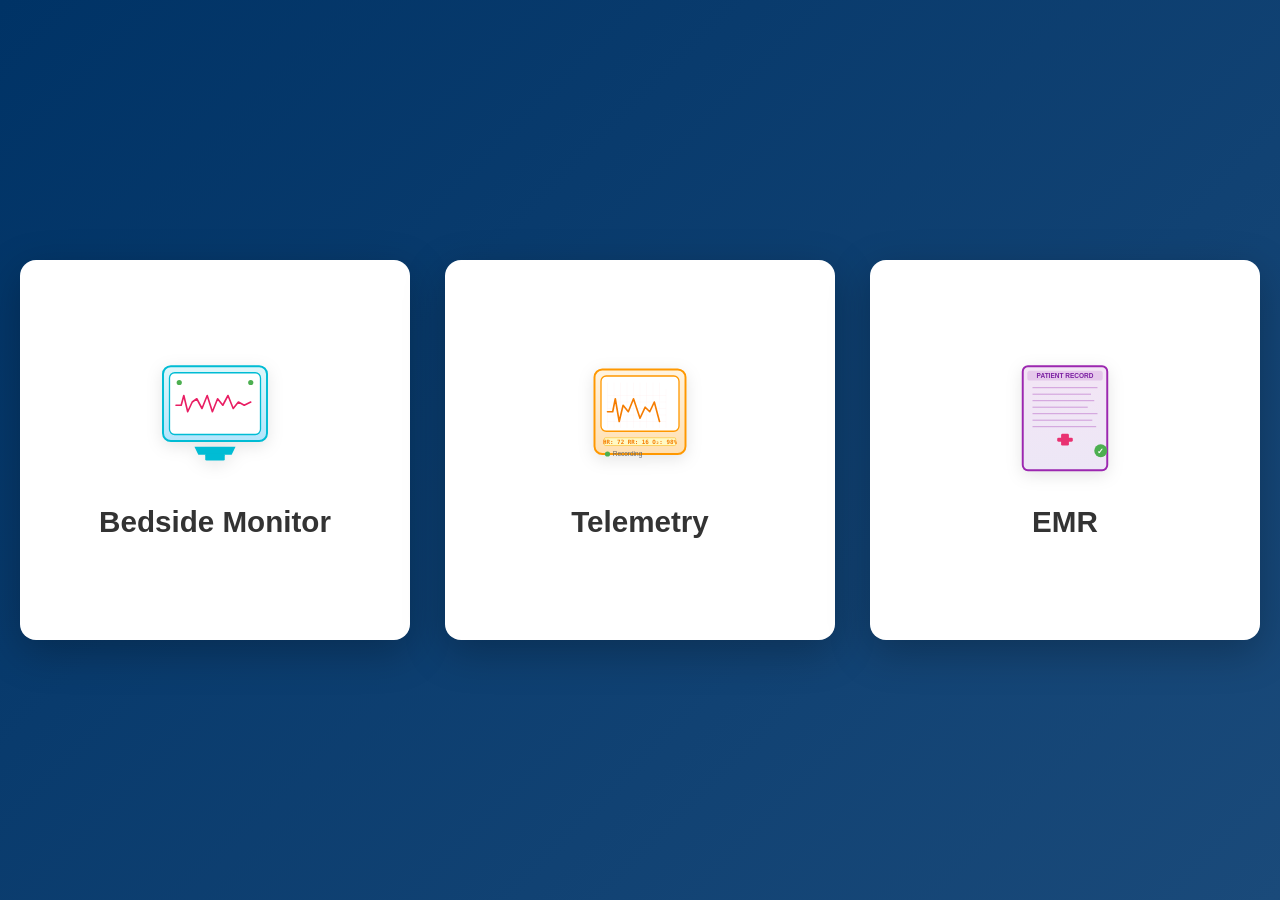
==== index.html @ f731f54c "Rename index(1).html to index.html" ====
<!DOCTYPE html>
<html lang="en">
<head>
    <meta charset="UTF-8">
    <meta name="viewport" content="width=device-width, initial-scale=1.0">
    <title>Simulation Hub</title>
    <style>
        * {
            margin: 0;
            padding: 0;
            box-sizing: border-box;
        }

        body {
            font-family: -apple-system, BlinkMacSystemFont, 'Segoe UI', 'Helvetica Neue', sans-serif;
            background: linear-gradient(135deg, #003366 0%, #1a4a7a 100%);
            min-height: 100vh;
            display: flex;
            justify-content: center;
            align-items: center;
            padding: 30px 20px;
        }

        .container {
            max-width: 1300px;
            width: 100%;
        }

        .buttons-grid {
            display: grid;
            grid-template-columns: repeat(auto-fit, minmax(320px, 1fr));
            gap: 35px;
        }

        .button-card {
            background: white;
            border-radius: 16px;
            padding: 40px 30px;
            box-shadow: 0 12px 40px rgba(0,0,0,0.25);
            cursor: pointer;
            transition: all 0.3s cubic-bezier(0.34, 1.56, 0.64, 1);
            text-decoration: none;
            color: inherit;
            display: flex;
            flex-direction: column;
            align-items: center;
            justify-content: center;
            min-height: 380px;
            border: 2px solid transparent;
            position: relative;
            overflow: hidden;
        }

        .button-card::before {
            content: '';
            position: absolute;
            top: 0;
            left: 0;
            right: 0;
            height: 4px;
            background: linear-gradient(90deg, #667eea, #764ba2);
            transform: scaleX(0);
            transform-origin: center;
            transition: transform 0.3s ease;
        }

        .button-card:hover {
            transform: translateY(-12px);
            box-shadow: 0 20px 50px rgba(0,0,0,0.35);
            border-color: #e0e0e0;
        }

        .button-card:hover::before {
            transform: scaleX(1);
        }

        .button-card a {
            text-decoration: none;
            color: inherit;
            width: 100%;
            height: 100%;
            display: flex;
            flex-direction: column;
            align-items: center;
            justify-content: center;
        }

        .icon {
            width: 130px;
            height: 130px;
            margin-bottom: 25px;
            filter: drop-shadow(0 4px 8px rgba(0,0,0,0.1));
        }

        .button-card h2 {
            font-size: 1.85em;
            color: #333;
            margin-bottom: 12px;
            font-weight: 700;
        }

        .card-monitor:hover h2 {
            color: #00bcd4;
        }

        .card-telemetry:hover h2 {
            color: #ff9800;
        }

        .card-emr:hover h2 {
            color: #9c27b0;
        }

        @media (max-width: 768px) {
            .buttons-grid {
                gap: 20px;
            }

            .button-card {
                min-height: 300px;
                padding: 25px;
            }

            .icon {
                width: 100px;
                height: 100px;
            }
        }
    </style>
</head>
<body>
    <div class="container">
        <div class="buttons-grid">
            <!-- Bedside Monitor -->
            <div class="button-card card-monitor">
                <a href="Monitor-Sim.html">
                    <svg class="icon" viewBox="0 0 200 200" xmlns="http://www.w3.org/2000/svg">
                        <defs>
                            <linearGradient id="monitorGrad" x1="0%" y1="0%" x2="0%" y2="100%">
                                <stop offset="0%" style="stop-color:#e0f7fa;stop-opacity:1" />
                                <stop offset="100%" style="stop-color:#b3e5fc;stop-opacity:1" />
                            </linearGradient>
                        </defs>
                        <rect x="20" y="25" width="160" height="115" rx="12" fill="url(#monitorGrad)" stroke="#00bcd4" stroke-width="3"/>
                        <rect x="30" y="35" width="140" height="95" fill="white" stroke="#00bcd4" stroke-width="2" rx="8"/>
                        <polyline points="40,85 48,85 52,70 58,95 65,80 72,75 80,90 88,70 96,95 104,75 112,85 120,70 128,90 136,80 145,85 155,80"
                                  fill="none" stroke="#e91e63" stroke-width="2.5" stroke-linecap="round" stroke-linejoin="round"/>
                        <path d="M 70 150 L 130 150 L 125 160 L 75 160 Z" fill="#00bcd4" stroke="#00bcd4" stroke-width="2"/>
                        <rect x="85" y="160" width="30" height="10" fill="#00bcd4" rx="2"/>
                        <circle cx="45" cy="50" r="4" fill="#4caf50"/>
                        <circle cx="155" cy="50" r="4" fill="#4caf50"/>
                    </svg>
                    <h2>Bedside Monitor</h2>
                </a>
            </div>

            <!-- Telemetry -->
            <div class="button-card card-telemetry">
                <a href="Telemetry-Sim.html">
                    <svg class="icon" viewBox="0 0 200 200" xmlns="http://www.w3.org/2000/svg">
                        <defs>
                            <linearGradient id="telemetryGrad" x1="0%" y1="0%" x2="0%" y2="100%">
                                <stop offset="0%" style="stop-color:#fff3e0;stop-opacity:1" />
                                <stop offset="100%" style="stop-color:#ffe0b2;stop-opacity:1" />
                            </linearGradient>
                        </defs>
                        <rect x="30" y="30" width="140" height="130" rx="12" fill="url(#telemetryGrad)" stroke="#ff9800" stroke-width="3"/>
                        <rect x="40" y="40" width="120" height="85" fill="white" stroke="#ff9800" stroke-width="2" rx="8"/>
                        <g stroke="#ffcccc" stroke-width="0.4" opacity="0.4">
                            <line x1="50" y1="50" x2="50" y2="120"/>
                            <line x1="60" y1="50" x2="60" y2="120"/>
                            <line x1="70" y1="50" x2="70" y2="120"/>
                            <line x1="80" y1="50" x2="80" y2="120"/>
                            <line x1="90" y1="50" x2="90" y2="120"/>
                            <line x1="100" y1="50" x2="100" y2="120"/>
                            <line x1="110" y1="50" x2="110" y2="120"/>
                            <line x1="120" y1="50" x2="120" y2="120"/>
                            <line x1="130" y1="50" x2="130" y2="120"/>
                            <line x1="140" y1="60" x2="140" y2="120"/>
                            <line x1="50" y1="70" x2="140" y2="70"/>
                            <line x1="50" y1="80" x2="140" y2="80"/>
                            <line x1="50" y1="90" x2="140" y2="90"/>
                            <line x1="50" y1="100" x2="140" y2="100"/>
                            <line x1="50" y1="110" x2="140" y2="110"/>
                        </g>
                        <polyline points="50,95 58,95 62,75 68,110 74,85 82,95 90,75 100,105 108,88 115,95 122,80 130,110"
                                  fill="none" stroke="#f57c00" stroke-width="2.5" stroke-linecap="round" stroke-linejoin="round"/>
                        <rect x="45" y="135" width="110" height="12" fill="#fff9c4" rx="2" stroke="#fbc02d" stroke-width="1"/>
                        <text x="100" y="144" font-size="9" fill="#f57c00" text-anchor="middle" font-weight="bold" font-family="monospace">HR: 72  RR: 16  O₂: 98%</text>
                        <circle cx="50" cy="160" r="4" fill="#4caf50"/>
                        <text x="58" y="163" font-size="10" fill="#666">Recording</text>
                    </svg>
                    <h2>Telemetry</h2>
                </a>
            </div>

            <!-- EMR -->
            <div class="button-card card-emr">
                <a href="EMR-Sim.html">
                    <svg class="icon" viewBox="0 0 200 200" xmlns="http://www.w3.org/2000/svg">
                        <defs>
                            <linearGradient id="emrGrad" x1="0%" y1="0%" x2="0%" y2="100%">
                                <stop offset="0%" style="stop-color:#f3e5f5;stop-opacity:1" />
                                <stop offset="100%" style="stop-color:#ede7f6;stop-opacity:1" />
                            </linearGradient>
                        </defs>
                        <rect x="35" y="25" width="130" height="160" rx="8" fill="url(#emrGrad)" stroke="#9c27b0" stroke-width="3"/>
                        <rect x="42" y="32" width="116" height="15" fill="#9c27b0" opacity="0.15" rx="4"/>
                        <text x="100" y="43" font-size="10" fill="#7b1fa2" text-anchor="middle" font-weight="bold">PATIENT RECORD</text>
                        <g stroke="#9c27b0" stroke-width="1.5" opacity="0.4">
                            <line x1="50" y1="58" x2="150" y2="58"/>
                            <line x1="50" y1="68" x2="140" y2="68"/>
                            <line x1="50" y1="78" x2="145" y2="78"/>
                            <line x1="50" y1="88" x2="135" y2="88"/>
                            <line x1="50" y1="98" x2="150" y2="98"/>
                            <line x1="50" y1="108" x2="142" y2="108"/>
                            <line x1="50" y1="118" x2="148" y2="118"/>
                        </g>
                        <g fill="#e91e63" opacity="0.9">
                            <rect x="88" y="135" width="24" height="6" rx="2"/>
                            <rect x="94" y="129" width="12" height="18" rx="2"/>
                        </g>
                        <circle cx="155" cy="155" r="10" fill="#4caf50"/>
                        <text x="155" y="160" font-size="12" fill="white" text-anchor="middle" font-weight="bold">✓</text>
                    </svg>
                    <h2>EMR</h2>
                </a>
            </div>
        </div>
    </div>
</body>
</html>
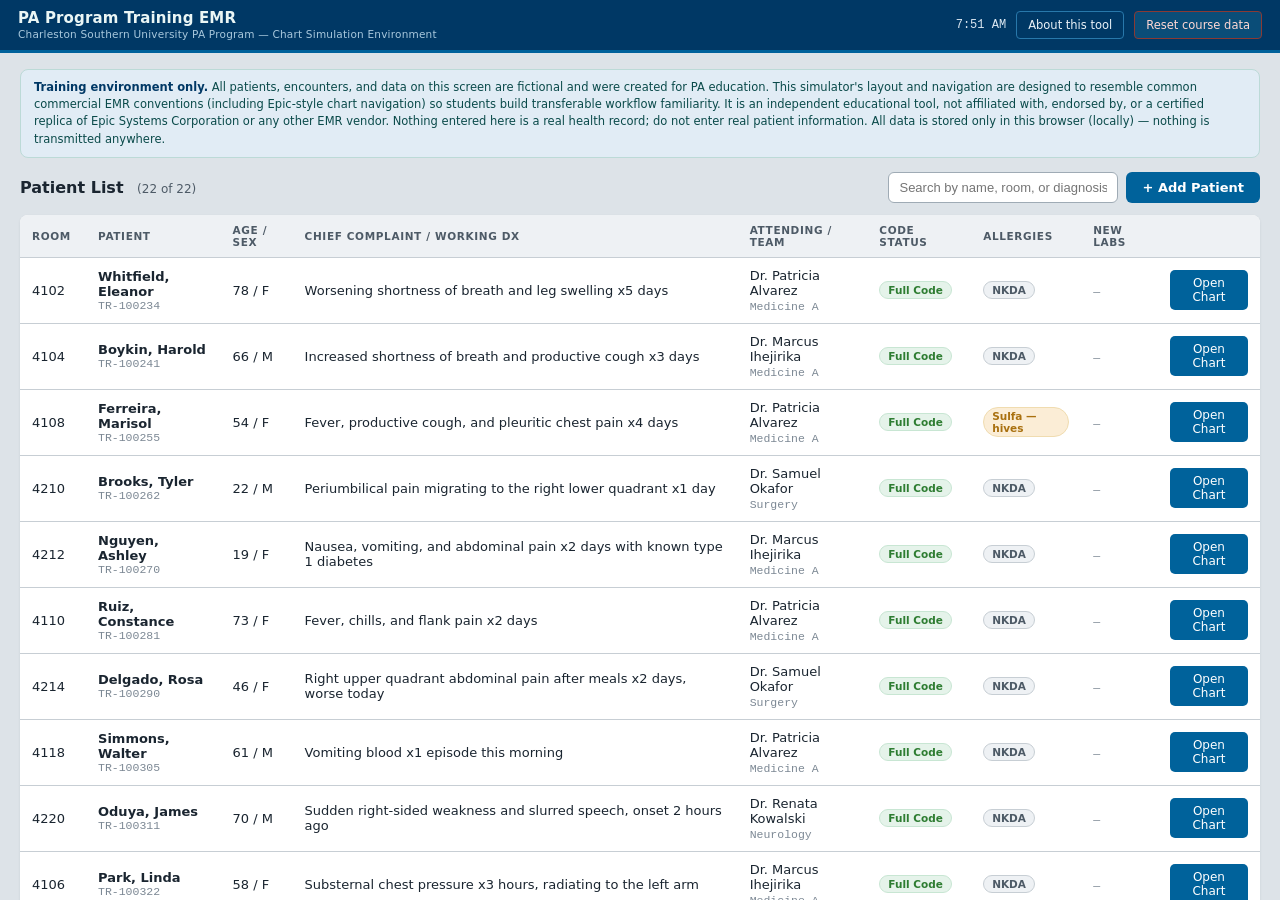
==== commit 17c8c50b: "first upload of branched code Had been a single 330kb html file, branched to facilitate more efficie" ====
--- a/index.html
+++ b/index.html
@@ -1,232 +1,158 @@
 <!DOCTYPE html>
 <html lang="en">
 <head>
-    <meta charset="UTF-8">
-    <meta name="viewport" content="width=device-width, initial-scale=1.0">
-    <title>Simulation Hub</title>
-    <style>
-        * {
-            margin: 0;
-            padding: 0;
-            box-sizing: border-box;
-        }
-
-        body {
-            font-family: -apple-system, BlinkMacSystemFont, 'Segoe UI', 'Helvetica Neue', sans-serif;
-            background: linear-gradient(135deg, #003366 0%, #1a4a7a 100%);
-            min-height: 100vh;
-            display: flex;
-            justify-content: center;
-            align-items: center;
-            padding: 30px 20px;
-        }
-
-        .container {
-            max-width: 1300px;
-            width: 100%;
-        }
-
-        .buttons-grid {
-            display: grid;
-            grid-template-columns: repeat(auto-fit, minmax(320px, 1fr));
-            gap: 35px;
-        }
-
-        .button-card {
-            background: white;
-            border-radius: 16px;
-            padding: 40px 30px;
-            box-shadow: 0 12px 40px rgba(0,0,0,0.25);
-            cursor: pointer;
-            transition: all 0.3s cubic-bezier(0.34, 1.56, 0.64, 1);
-            text-decoration: none;
-            color: inherit;
-            display: flex;
-            flex-direction: column;
-            align-items: center;
-            justify-content: center;
-            min-height: 380px;
-            border: 2px solid transparent;
-            position: relative;
-            overflow: hidden;
-        }
-
-        .button-card::before {
-            content: '';
-            position: absolute;
-            top: 0;
-            left: 0;
-            right: 0;
-            height: 4px;
-            background: linear-gradient(90deg, #667eea, #764ba2);
-            transform: scaleX(0);
-            transform-origin: center;
-            transition: transform 0.3s ease;
-        }
-
-        .button-card:hover {
-            transform: translateY(-12px);
-            box-shadow: 0 20px 50px rgba(0,0,0,0.35);
-            border-color: #e0e0e0;
-        }
-
-        .button-card:hover::before {
-            transform: scaleX(1);
-        }
-
-        .button-card a {
-            text-decoration: none;
-            color: inherit;
-            width: 100%;
-            height: 100%;
-            display: flex;
-            flex-direction: column;
-            align-items: center;
-            justify-content: center;
-        }
-
-        .icon {
-            width: 130px;
-            height: 130px;
-            margin-bottom: 25px;
-            filter: drop-shadow(0 4px 8px rgba(0,0,0,0.1));
-        }
-
-        .button-card h2 {
-            font-size: 1.85em;
-            color: #333;
-            margin-bottom: 12px;
-            font-weight: 700;
-        }
-
-        .card-monitor:hover h2 {
-            color: #00bcd4;
-        }
-
-        .card-telemetry:hover h2 {
-            color: #ff9800;
-        }
-
-        .card-emr:hover h2 {
-            color: #9c27b0;
-        }
-
-        @media (max-width: 768px) {
-            .buttons-grid {
-                gap: 20px;
-            }
-
-            .button-card {
-                min-height: 300px;
-                padding: 25px;
-            }
-
-            .icon {
-                width: 100px;
-                height: 100px;
-            }
-        }
-    </style>
+<meta charset="UTF-8">
+<meta name="viewport" content="width=device-width, initial-scale=1.0">
+<title>PA Program Training EMR — Chart Simulation</title>
+<link rel="stylesheet" href="styles.css">
 </head>
 <body>
-    <div class="container">
-        <div class="buttons-grid">
-            <!-- Bedside Monitor -->
-            <div class="button-card card-monitor">
-                <a href="Monitor-Sim.html">
-                    <svg class="icon" viewBox="0 0 200 200" xmlns="http://www.w3.org/2000/svg">
-                        <defs>
-                            <linearGradient id="monitorGrad" x1="0%" y1="0%" x2="0%" y2="100%">
-                                <stop offset="0%" style="stop-color:#e0f7fa;stop-opacity:1" />
-                                <stop offset="100%" style="stop-color:#b3e5fc;stop-opacity:1" />
-                            </linearGradient>
-                        </defs>
-                        <rect x="20" y="25" width="160" height="115" rx="12" fill="url(#monitorGrad)" stroke="#00bcd4" stroke-width="3"/>
-                        <rect x="30" y="35" width="140" height="95" fill="white" stroke="#00bcd4" stroke-width="2" rx="8"/>
-                        <polyline points="40,85 48,85 52,70 58,95 65,80 72,75 80,90 88,70 96,95 104,75 112,85 120,70 128,90 136,80 145,85 155,80"
-                                  fill="none" stroke="#e91e63" stroke-width="2.5" stroke-linecap="round" stroke-linejoin="round"/>
-                        <path d="M 70 150 L 130 150 L 125 160 L 75 160 Z" fill="#00bcd4" stroke="#00bcd4" stroke-width="2"/>
-                        <rect x="85" y="160" width="30" height="10" fill="#00bcd4" rx="2"/>
-                        <circle cx="45" cy="50" r="4" fill="#4caf50"/>
-                        <circle cx="155" cy="50" r="4" fill="#4caf50"/>
-                    </svg>
-                    <h2>Bedside Monitor</h2>
-                </a>
-            </div>
 
-            <!-- Telemetry -->
-            <div class="button-card card-telemetry">
-                <a href="Telemetry-Sim.html">
-                    <svg class="icon" viewBox="0 0 200 200" xmlns="http://www.w3.org/2000/svg">
-                        <defs>
-                            <linearGradient id="telemetryGrad" x1="0%" y1="0%" x2="0%" y2="100%">
-                                <stop offset="0%" style="stop-color:#fff3e0;stop-opacity:1" />
-                                <stop offset="100%" style="stop-color:#ffe0b2;stop-opacity:1" />
-                            </linearGradient>
-                        </defs>
-                        <rect x="30" y="30" width="140" height="130" rx="12" fill="url(#telemetryGrad)" stroke="#ff9800" stroke-width="3"/>
-                        <rect x="40" y="40" width="120" height="85" fill="white" stroke="#ff9800" stroke-width="2" rx="8"/>
-                        <g stroke="#ffcccc" stroke-width="0.4" opacity="0.4">
-                            <line x1="50" y1="50" x2="50" y2="120"/>
-                            <line x1="60" y1="50" x2="60" y2="120"/>
-                            <line x1="70" y1="50" x2="70" y2="120"/>
-                            <line x1="80" y1="50" x2="80" y2="120"/>
-                            <line x1="90" y1="50" x2="90" y2="120"/>
-                            <line x1="100" y1="50" x2="100" y2="120"/>
-                            <line x1="110" y1="50" x2="110" y2="120"/>
-                            <line x1="120" y1="50" x2="120" y2="120"/>
-                            <line x1="130" y1="50" x2="130" y2="120"/>
-                            <line x1="140" y1="60" x2="140" y2="120"/>
-                            <line x1="50" y1="70" x2="140" y2="70"/>
-                            <line x1="50" y1="80" x2="140" y2="80"/>
-                            <line x1="50" y1="90" x2="140" y2="90"/>
-                            <line x1="50" y1="100" x2="140" y2="100"/>
-                            <line x1="50" y1="110" x2="140" y2="110"/>
-                        </g>
-                        <polyline points="50,95 58,95 62,75 68,110 74,85 82,95 90,75 100,105 108,88 115,95 122,80 130,110"
-                                  fill="none" stroke="#f57c00" stroke-width="2.5" stroke-linecap="round" stroke-linejoin="round"/>
-                        <rect x="45" y="135" width="110" height="12" fill="#fff9c4" rx="2" stroke="#fbc02d" stroke-width="1"/>
-                        <text x="100" y="144" font-size="9" fill="#f57c00" text-anchor="middle" font-weight="bold" font-family="monospace">HR: 72  RR: 16  O₂: 98%</text>
-                        <circle cx="50" cy="160" r="4" fill="#4caf50"/>
-                        <text x="58" y="163" font-size="10" fill="#666">Recording</text>
-                    </svg>
-                    <h2>Telemetry</h2>
-                </a>
-            </div>
+<header class="topbar">
+  <div class="brand">
+    <div class="name">PA Program Training EMR</div>
+    <div class="sub">Charleston Southern University PA Program — Chart Simulation Environment</div>
+  </div>
+  <div class="topbar-right">
+    <span id="clockReadout">--:--</span>
+    <button class="topbtn ghost" id="aboutBtn" type="button">About this tool</button>
+    <button class="topbtn danger" id="resetAllBtn" type="button">Reset course data</button>
+  </div>
+</header>
 
-            <!-- EMR -->
-            <div class="button-card card-emr">
-                <a href="EMR-Sim.html">
-                    <svg class="icon" viewBox="0 0 200 200" xmlns="http://www.w3.org/2000/svg">
-                        <defs>
-                            <linearGradient id="emrGrad" x1="0%" y1="0%" x2="0%" y2="100%">
-                                <stop offset="0%" style="stop-color:#f3e5f5;stop-opacity:1" />
-                                <stop offset="100%" style="stop-color:#ede7f6;stop-opacity:1" />
-                            </linearGradient>
-                        </defs>
-                        <rect x="35" y="25" width="130" height="160" rx="8" fill="url(#emrGrad)" stroke="#9c27b0" stroke-width="3"/>
-                        <rect x="42" y="32" width="116" height="15" fill="#9c27b0" opacity="0.15" rx="4"/>
-                        <text x="100" y="43" font-size="10" fill="#7b1fa2" text-anchor="middle" font-weight="bold">PATIENT RECORD</text>
-                        <g stroke="#9c27b0" stroke-width="1.5" opacity="0.4">
-                            <line x1="50" y1="58" x2="150" y2="58"/>
-                            <line x1="50" y1="68" x2="140" y2="68"/>
-                            <line x1="50" y1="78" x2="145" y2="78"/>
-                            <line x1="50" y1="88" x2="135" y2="88"/>
-                            <line x1="50" y1="98" x2="150" y2="98"/>
-                            <line x1="50" y1="108" x2="142" y2="108"/>
-                            <line x1="50" y1="118" x2="148" y2="118"/>
-                        </g>
-                        <g fill="#e91e63" opacity="0.9">
-                            <rect x="88" y="135" width="24" height="6" rx="2"/>
-                            <rect x="94" y="129" width="12" height="18" rx="2"/>
-                        </g>
-                        <circle cx="155" cy="155" r="10" fill="#4caf50"/>
-                        <text x="155" y="160" font-size="12" fill="white" text-anchor="middle" font-weight="bold">✓</text>
-                    </svg>
-                    <h2>EMR</h2>
-                </a>
-            </div>
+<main>
+
+  <section class="view active" id="viewList">
+    <div class="disclaimer">
+      <b>Training environment only.</b> All patients, encounters, and data on this screen are fictional and were created for PA education. This simulator's layout and navigation are designed to resemble common commercial EMR conventions (including Epic-style chart navigation) so students build transferable workflow familiarity. It is an independent educational tool, not affiliated with, endorsed by, or a certified replica of Epic Systems Corporation or any other EMR vendor. Nothing entered here is a real health record; do not enter real patient information. All data is stored only in this browser (locally) — nothing is transmitted anywhere.
+    </div>
+    <div class="list-toolbar">
+      <h2>Patient List <span class="count" id="patientCount"></span></h2>
+      <div style="display:flex;gap:8px;align-items:center;">
+        <input type="text" id="searchInput" placeholder="Search by name, room, or diagnosis…">
+        <button class="btn-primary" id="addPatientBtn" type="button">+ Add Patient</button>
+      </div>
+    </div>
+    <table class="ptable">
+      <thead>
+        <tr>
+          <th>Room</th><th>Patient</th><th>Age / Sex</th><th>Chief Complaint / Working Dx</th>
+          <th>Attending / Team</th><th>Code Status</th><th>Allergies</th><th>New Labs</th><th></th>
+        </tr>
+      </thead>
+      <tbody id="patientTableBody"></tbody>
+    </table>
+  </section>
+
+  <section class="view" id="viewChart">
+    <div class="chart-shell">
+      <aside class="storyboard" id="storyboard">
+        <div class="sb-allergy-band" id="sbAllergyBand"></div>
+        <div class="sb-patient">
+          <div class="sb-name" id="bannerName">—</div>
+          <div class="sb-meta" id="bannerMeta">—</div>
         </div>
+        <div class="sb-section-label">Storyboard</div>
+        <div class="sb-chips" id="bannerChips"></div>
+        <div class="sb-section-label">Problem List</div>
+        <ul class="sb-problem-list" id="sbProblemList"></ul>
+        <div class="sb-actions">
+          <button class="backbtn" id="editPatientBtn" type="button">Edit demographics</button>
+          <button class="backbtn" id="perPatientResetBtn" type="button">Reset chart</button>
+          <button class="backbtn danger-btn" id="deletePatientBtn" type="button">Delete patient</button>
+          <button class="backbtn" id="backToListBtn" type="button">← Patient list</button>
+        </div>
+      </aside>
+      <div class="chart-main">
+        <div class="tab-strip">
+          <button class="tab-btn active" data-tab="overview">Summary</button>
+          <button class="tab-btn" data-tab="notes">Notes</button>
+          <button class="tab-btn" data-tab="orders">Orders &amp; Results</button>
+          <button class="tab-btn" data-tab="medications">Medications</button>
+          <button class="tab-btn" data-tab="vitals">Vitals</button>
+          <button class="tab-btn" data-tab="io">I&amp;O</button>
+          <button class="tab-btn facilitator-tab" data-tab="facilitator">Facilitator Panel</button>
+        </div>
+        <div class="tab-panels">
+          <div class="tab-panel active" id="panelOverview"></div>
+          <div class="tab-panel" id="panelNotes"></div>
+          <div class="tab-panel" id="panelOrders"></div>
+          <div class="tab-panel" id="panelMedications"></div>
+          <div class="tab-panel" id="panelVitals"></div>
+          <div class="tab-panel" id="panelIO"></div>
+          <div class="tab-panel" id="panelFacilitator"></div>
+        </div>
+      </div>
     </div>
+  </section>
+
+</main>
+
+<!-- Edit Patient Demographics modal -->
+<div class="modal-overlay" id="editDemoModal">
+  <div class="modal-box" style="max-width:580px;">
+    <div class="modal-head">
+      <h3>Edit Patient Demographics</h3>
+      <button class="modal-close" id="editDemoClose" type="button">&times;</button>
+    </div>
+    <div class="modal-body" id="editDemoBody" style="max-height:70vh;overflow-y:auto;"></div>
+    <div class="modal-foot" id="editDemoFoot"></div>
+  </div>
+</div>
+
+
+<!-- Note editor / viewer modal -->
+<div class="modal-overlay" id="noteModal">
+  <div class="modal-box">
+    <div class="modal-head">
+      <h3 id="noteModalTitle">Note</h3>
+      <button class="modal-close" id="noteModalClose" type="button">&times;</button>
+    </div>
+    <div class="modal-body" id="noteModalBody"></div>
+    <div class="modal-foot" id="noteModalFoot"></div>
+  </div>
+</div>
+
+<!-- Add Custom Patient modal -->
+<div class="modal-overlay" id="patientModal">
+  <div class="modal-box" style="max-width:760px;">
+    <div class="modal-head">
+      <h3>Add Custom Patient</h3>
+      <button class="modal-close" id="patientModalClose" type="button">&times;</button>
+    </div>
+    <div class="modal-body">
+      <div class="subtab-strip">
+        <button class="subtab-btn active" data-psub="build" type="button">Quick Builder</button>
+        <button class="subtab-btn" data-psub="import" type="button">Import JSON</button>
+      </div>
+      <div class="subtab-panel active" id="psubBuild"></div>
+      <div class="subtab-panel" id="psubImport"></div>
+    </div>
+  </div>
+</div>
+
+<!-- About modal -->
+<div class="modal-overlay" id="aboutModal">
+  <div class="modal-box" style="max-width:560px;">
+    <div class="modal-head">
+      <h3>About this tool</h3>
+      <button class="modal-close" id="aboutModalClose" type="button">&times;</button>
+    </div>
+    <div class="modal-body about-body">
+      <p>This is a self-contained <b>training EMR simulator</b> built for PA program small-group and case-based instruction. Its purpose is to give students hands-on practice with the everyday mechanics of electronic charting — reviewing a patient list, opening a chart, placing orders, reviewing results, and writing standard note types. The interface layout and navigation (storyboard sidebar, activity tabs, chart flow) are modeled on conventions common to commercial EMRs, including Epic, to build workflow familiarity that transfers to clinical rotations. This tool is independently built for educational use and is not affiliated with, endorsed by, or a certified replica of Epic Systems Corporation or any other EMR vendor.</p>
+      <p>Included in this simulation:</p>
+      <ul>
+        <li>A panel of fictional patients, each with a self-contained case (history, baseline vitals, and a pre-written admission History &amp; Physical to review)</li>
+        <li>Order entry for common labs, imaging studies, bedside/invasive procedures, and medications — including a free-text custom medication order and a basic teaching-oriented allergy-alert check — with a simulated pending → resulted/active lifecycle</li>
+        <li>Documentation tools for Progress Notes, History &amp; Physical notes, Consultations, and Discharge Summaries</li>
+        <li>An "+ Add Patient" tool for instructors or students to author additional cases, either through a guided form or by importing a JSON case file</li>
+        <li>A per-patient "Facilitator Panel" for pre-authoring the intended lab results of a progressively unfolding case across multiple stages, and revealing each stage on cue</li>
+      </ul>
+      <p>All data is stored only in this browser's local storage. Nothing is sent to a server, and nothing here should ever be substituted for a real medical record system or used with real patient information. Use <b>Reset course data</b> (top right) to wipe all student-entered notes and orders and restore every chart to its original seeded state.</p>
+    </div>
+  </div>
+</div>
+
+<script src="app.js"></script>
 </body>
 </html>
--- a/styles.css
+++ b/styles.css
@@ -0,0 +1,540 @@
+  :root{
+    --bg:#dde3e8;
+    --panel:#ffffff;
+    --panel-alt:#eef1f4;
+    --border:#c7ced4;
+    --border-strong:#9fabb5;
+    --ink:#1a2530;
+    --ink-dim:#4d5a66;
+    --ink-faint:#7c8894;
+    --teal:#00629b;
+    --teal-dark:#003865;
+    --teal-pale:#e1ecf5;
+    --amber:#a9700f;
+    --amber-pale:#fbedd6;
+    --red:#c8102e;
+    --red-pale:#fbe1e4;
+    --green:#2e7d32;
+    --green-pale:#e5f3ea;
+    --navy-chip:#003865;
+    --focus:#00629b;
+    --font-ui:'Segoe UI',Tahoma,'Inter',system-ui,-apple-system,'Helvetica Neue',Arial,sans-serif;
+    --font-data:'IBM Plex Mono','Menlo','Consolas','SFMono-Regular','Courier New',monospace;
+  }
+  *{box-sizing:border-box;}
+  html,body{height:100%;}
+  body{
+    margin:0;
+    background:var(--bg);
+    color:var(--ink);
+    font-family:var(--font-ui);
+    display:flex;
+    flex-direction:column;
+    min-height:100vh;
+    font-size:14px;
+  }
+  ::selection{background:#bfe3e0;}
+  button{font-family:inherit;}
+  *:focus-visible{outline:2px solid var(--focus);outline-offset:1px;}
+
+  /* ---------- Top bar ---------- */
+  header.topbar{
+    display:flex;
+    align-items:center;
+    justify-content:space-between;
+    gap:14px;
+    padding:9px 18px;
+    background:var(--teal-dark);
+    color:#eaf6f5;
+    flex-wrap:wrap;
+    border-bottom:3px solid var(--teal);
+  }
+  .brand{display:flex;flex-direction:column;line-height:1.25;}
+  .brand .name{font-weight:700;font-size:15px;letter-spacing:.01em;}
+  .brand .sub{font-size:10.5px;color:#a8c8dd;letter-spacing:.02em;}
+  .topbar-right{display:flex;align-items:center;gap:10px;flex-wrap:wrap;font-size:12px;}
+  .topbar-right label{display:flex;align-items:center;gap:6px;color:#dce8f2;}
+  #clockReadout{color:#dce8f2;font-variant-numeric:tabular-nums;font-family:var(--font-data);font-size:12px;}
+  .topbtn{
+    background:#0a4d78;color:#eaf2f8;border:1px solid #2878ab;border-radius:4px;
+    padding:6px 11px;font-size:11.5px;cursor:pointer;white-space:nowrap;
+  }
+  .topbtn:hover{background:#0d5a86;}
+  .topbtn.ghost{background:transparent;}
+  .topbtn.danger{border-color:#8a3a34;color:#ffd9d5;}
+  .topbtn.danger:hover{background:#7a2e29;}
+
+  /* ---------- Layout roots ---------- */
+  main{flex:1;display:flex;flex-direction:column;min-height:0;}
+  .view{flex:1;min-height:0;display:none;flex-direction:column;}
+  .view.active{display:flex;}
+
+  /* ---------- Patient list view ---------- */
+  #viewList{padding:16px 20px;overflow-y:auto;}
+  .list-toolbar{display:flex;align-items:center;justify-content:space-between;gap:12px;margin-bottom:12px;flex-wrap:wrap;}
+  .list-toolbar h2{margin:0;font-size:16px;color:var(--ink);}
+  .list-toolbar .count{color:var(--ink-dim);font-size:12px;font-weight:400;margin-left:8px;}
+  #searchInput{
+    background:#fff;border:1px solid var(--border-strong);border-radius:6px;
+    padding:7px 10px;font-size:13px;width:230px;color:var(--ink);
+  }
+  .disclaimer{
+    background:var(--teal-pale);border:1px solid #bcdad7;color:#0a4a4a;
+    border-radius:8px;padding:9px 13px;font-size:11.5px;line-height:1.5;margin-bottom:14px;
+  }
+  .disclaimer b{color:var(--teal-dark);}
+  table.ptable{width:100%;border-collapse:collapse;background:var(--panel);border-radius:8px;overflow:hidden;box-shadow:0 1px 3px rgba(20,40,45,.08);}
+  table.ptable thead th{
+    text-align:left;font-size:10.5px;text-transform:uppercase;letter-spacing:.06em;
+    color:var(--ink-dim);background:var(--panel-alt);padding:9px 12px;border-bottom:1px solid var(--border);
+    position:sticky;top:0;
+  }
+  table.ptable tbody td{padding:10px 12px;border-bottom:1px solid var(--border);font-size:13px;vertical-align:middle;}
+  table.ptable tbody tr:hover{background:#f2f8f7;cursor:pointer;}
+  table.ptable tbody tr:last-child td{border-bottom:none;}
+  .pname{font-weight:600;color:var(--ink);}
+  .pmrn{font-family:var(--font-data);font-size:11.5px;color:var(--ink-faint);}
+  .pchip{
+    display:inline-block;padding:2px 8px;border-radius:99px;font-size:10.5px;font-weight:600;
+    background:var(--panel-alt);color:var(--ink-dim);border:1px solid var(--border);
+  }
+  .pchip.code-dnr{background:var(--red-pale);color:var(--red);border-color:#f0c6c2;}
+  .pchip.code-full{background:var(--green-pale);color:var(--green);border-color:#c8e6d3;}
+  .pchip.allergy{background:var(--amber-pale);color:var(--amber);border-color:#f0dcb0;}
+  .badge-count{
+    display:inline-flex;align-items:center;justify-content:center;min-width:19px;height:19px;
+    border-radius:99px;background:var(--amber);color:#fff;font-size:10.5px;font-weight:700;padding:0 5px;
+  }
+  .openbtn{
+    background:var(--teal);color:#fff;border:none;border-radius:5px;padding:6px 12px;font-size:12px;cursor:pointer;
+  }
+  .openbtn:hover{background:var(--teal-dark);}
+
+  /* ---------- Chart view: Epic-style Storyboard shell ---------- */
+  #viewChart{min-height:0;}
+  .chart-shell{flex:1;display:flex;min-height:0;}
+
+  .storyboard{
+    width:248px;flex-shrink:0;background:var(--panel);border-right:1px solid var(--border-strong);
+    display:flex;flex-direction:column;overflow-y:auto;
+  }
+  .sb-allergy-band{
+    display:none;background:var(--red);color:#fff;font-size:11px;font-weight:700;
+    text-transform:uppercase;letter-spacing:.04em;padding:7px 14px;line-height:1.4;
+  }
+  .sb-allergy-band.show{display:block;}
+  .sb-patient{padding:13px 14px 10px;border-bottom:1px solid var(--border);}
+  .sb-name{font-size:15.5px;font-weight:700;color:var(--ink);line-height:1.3;}
+  .sb-meta{font-size:11px;color:var(--ink-dim);font-family:var(--font-data);margin-top:6px;line-height:1.7;}
+  .sb-section-label{
+    font-size:10px;font-weight:700;text-transform:uppercase;letter-spacing:.06em;color:var(--ink-faint);
+    padding:10px 14px 4px;
+  }
+  .sb-chips{display:flex;flex-direction:column;gap:5px;padding:2px 14px 12px;border-bottom:1px solid var(--border);}
+  .sb-chips .chip{justify-content:flex-start;width:100%;box-sizing:border-box;font-size:11px;padding:5px 9px;}
+  .sb-problem-list{margin:0;padding:0 14px 12px;list-style:none;border-bottom:1px solid var(--border);}
+  .sb-problem-list li{
+    font-size:12px;color:var(--ink);padding:4px 0 4px 13px;position:relative;line-height:1.4;
+  }
+  .sb-problem-list li::before{content:'•';position:absolute;left:2px;color:var(--teal);font-weight:700;}
+  .sb-problem-list .sb-empty{color:var(--ink-faint);font-style:italic;padding-left:0;}
+  .sb-problem-list .sb-empty::before{content:'';}
+  .sb-actions{display:flex;flex-direction:column;gap:6px;padding:12px 14px;margin-top:auto;border-top:1px solid var(--border);}
+  .sb-actions .backbtn{width:100%;text-align:left;box-sizing:border-box;}
+
+  .chip{
+    display:inline-flex;align-items:center;gap:4px;padding:3px 9px;border-radius:3px;font-size:11px;font-weight:600;
+    background:var(--panel-alt);color:var(--ink-dim);border:1px solid var(--border);white-space:nowrap;
+  }
+  .chip.warn{background:var(--red-pale);color:var(--red);border-color:#f0b8bf;}
+  .chip.ok{background:var(--green-pale);color:var(--green);border-color:#c8e6d3;}
+  .chip.attn{background:var(--teal-pale);color:var(--teal-dark);border-color:#bcd4e6;}
+  .backbtn{
+    background:var(--panel-alt);color:var(--ink);border:1px solid var(--border-strong);border-radius:4px;
+    padding:7px 12px;font-size:12px;cursor:pointer;
+  }
+  .backbtn:hover{background:#e2e8ed;}
+
+  .chart-main{flex:1;min-width:0;display:flex;flex-direction:column;min-height:0;}
+
+  .tab-strip{
+    display:flex;gap:2px;background:var(--panel-alt);border-bottom:1px solid var(--border-strong);
+    padding:6px 12px 0;
+  }
+  .tab-btn{
+    background:#e0e6ea;border:1px solid var(--border-strong);border-bottom:none;
+    border-radius:4px 4px 0 0;margin-bottom:0;padding:7px 14px;font-size:11px;
+    text-transform:uppercase;letter-spacing:.03em;color:var(--ink-dim);cursor:pointer;font-weight:700;
+    position:relative;top:1px;
+  }
+  .tab-btn:hover{color:var(--ink);background:#eaeff2;}
+  .tab-btn.active{
+    color:var(--teal-dark);background:var(--panel);border-bottom:1px solid var(--panel);
+  }
+
+  .tab-panels{flex:1;min-height:0;overflow-y:auto;background:var(--bg);}
+  .tab-panel{display:none;padding:18px 20px;max-width:1100px;margin:0 auto;}
+  .tab-panel.active{display:block;animation:fadeIn .15s ease;}
+  @keyframes fadeIn{from{opacity:0;transform:translateY(2px);}to{opacity:1;transform:none;}}
+
+  .card{background:var(--panel);border:1px solid var(--border);border-radius:9px;padding:15px 17px;margin-bottom:14px;}
+  .card h3{margin:0 0 10px;font-size:12px;text-transform:uppercase;letter-spacing:.07em;color:var(--teal-dark);}
+  .two-col{display:grid;grid-template-columns:1fr 1fr;gap:14px;}
+  @media (max-width:760px){.two-col{grid-template-columns:1fr;}}
+  .kv{display:grid;grid-template-columns:120px 1fr;gap:5px 10px;font-size:13px;margin-bottom:5px;}
+  .kv .k{color:var(--ink-dim);}
+  ul.plainlist{margin:0;padding-left:18px;font-size:13px;line-height:1.6;}
+  .empty-state{
+    color:var(--ink-faint);font-size:12.5px;font-style:italic;padding:14px 0;text-align:center;
+  }
+
+  /* ---------- Notes tab ---------- */
+  .notes-toolbar{display:flex;justify-content:space-between;align-items:center;margin-bottom:12px;gap:10px;flex-wrap:wrap;}
+  .newnote-menu{position:relative;display:inline-block;}
+  .newnote-list{
+    display:none;position:absolute;top:100%;left:0;background:#fff;border:1px solid var(--border-strong);
+    border-radius:7px;box-shadow:0 6px 18px rgba(20,40,45,.15);z-index:20;min-width:210px;overflow:hidden;margin-top:4px;
+  }
+  .newnote-list.open{display:block;}
+  .newnote-list button{
+    display:block;width:100%;text-align:left;padding:9px 13px;background:#fff;border:none;font-size:13px;cursor:pointer;color:var(--ink);
+  }
+  .newnote-list button:hover{background:var(--teal-pale);}
+  .note-row{
+    background:var(--panel);border:1px solid var(--border);border-radius:8px;padding:11px 14px;margin-bottom:8px;
+    display:flex;justify-content:space-between;align-items:center;cursor:pointer;gap:10px;
+  }
+  .note-row:hover{border-color:var(--border-strong);}
+  .note-type-tag{
+    font-size:10px;font-weight:700;text-transform:uppercase;letter-spacing:.05em;padding:3px 8px;border-radius:5px;
+    background:var(--navy-chip);color:#fff;flex-shrink:0;
+  }
+  .note-type-tag.hp{background:#33495a;}
+  .note-type-tag.progress{background:#0d6e6e;}
+  .note-type-tag.consult{background:#7a4fa0;}
+  .note-type-tag.discharge{background:#a9700f;}
+  .note-row-mid{flex:1;min-width:0;}
+  .note-row-title{font-size:13px;font-weight:600;color:var(--ink);white-space:nowrap;overflow:hidden;text-overflow:ellipsis;}
+  .note-row-meta{font-size:11.5px;color:var(--ink-faint);font-family:var(--font-data);}
+
+  /* ---------- Orders tab ---------- */
+  .order-groups{display:flex;flex-direction:column;gap:12px;}
+  .order-group summary{
+    cursor:pointer;font-size:12.5px;font-weight:700;color:var(--teal-dark);padding:4px 0;list-style:none;
+    display:flex;align-items:center;gap:6px;
+  }
+  .order-group summary::-webkit-details-marker{display:none;}
+  .order-group summary::before{content:'▸';display:inline-block;transition:transform .12s;font-size:11px;}
+  .order-group[open] summary::before{transform:rotate(90deg);}
+  /* Order entry via dropdown selection */
+  .order-picker{display:flex;align-items:flex-end;gap:10px;flex-wrap:wrap;}
+  .order-picker .order-picker-field{flex:1;min-width:240px;}
+  .order-picker label{display:block;font-size:11.5px;font-weight:700;color:var(--ink-dim);text-transform:uppercase;letter-spacing:.04em;margin-bottom:4px;}
+  .order-select{
+    width:100%;border:1px solid var(--border-strong);border-radius:6px;padding:8px 9px;
+    font-family:inherit;font-size:13px;color:var(--ink);background:var(--panel);cursor:pointer;
+  }
+  .order-select:focus{outline:2px solid var(--teal);outline-offset:1px;}
+  .order-add-btn{flex-shrink:0;}
+  .order-add-btn:disabled{opacity:.4;cursor:not-allowed;}
+  .order-picker-hint{font-size:11.5px;color:var(--ink-faint);margin-top:7px;}
+  .order-picker-hint.warn{color:var(--amber);}
+
+  /* Staged (unsigned) order queue */
+  .order-cart{margin-top:14px;}
+  .order-cart h4{
+    font-size:11.5px;font-weight:700;color:var(--teal-dark);text-transform:uppercase;
+    letter-spacing:.05em;margin:0 0 8px;
+  }
+  .order-cart-empty{font-size:12.5px;color:var(--ink-faint);font-style:italic;}
+  .order-cart-item{
+    display:flex;align-items:center;gap:10px;background:var(--panel-alt);border:1px solid var(--border);
+    border-radius:6px;padding:7px 10px;margin-bottom:6px;
+  }
+  .order-cart-domain{
+    font-size:10px;font-weight:700;text-transform:uppercase;letter-spacing:.04em;
+    background:var(--teal);color:#fff;border-radius:99px;padding:3px 8px;flex-shrink:0;
+  }
+  .order-cart-label{flex:1;min-width:0;font-size:12.5px;color:var(--ink);}
+  .order-cart-remove{
+    background:none;border:1px solid var(--border-strong);border-radius:5px;color:var(--ink-dim);
+    font-size:11.5px;line-height:1;padding:4px 8px;cursor:pointer;flex-shrink:0;
+  }
+  .order-cart-remove:hover{background:var(--red-pale);border-color:var(--red);color:var(--red);}
+  .danger-btn{color:var(--red)!important;border-color:var(--red)!important;}
+  .danger-btn:hover{background:var(--red-pale)!important;}
+  .order-submit-row{display:flex;justify-content:flex-end;align-items:center;gap:10px;margin-top:12px;padding-top:12px;border-top:1px solid var(--border);}
+  .order-submit-row .sel-count{font-size:12px;color:var(--ink-dim);}
+  .btn-primary{background:var(--teal);color:#fff;border:none;border-radius:6px;padding:8px 16px;font-size:13px;cursor:pointer;font-weight:600;}
+  .btn-primary:hover:not(:disabled){background:var(--teal-dark);}
+  .btn-primary:disabled{opacity:.4;cursor:not-allowed;}
+
+  .order-status{
+    font-size:10px;font-weight:700;text-transform:uppercase;letter-spacing:.04em;padding:3px 8px;border-radius:99px;flex-shrink:0;
+  }
+  .order-status.pending{background:var(--amber-pale);color:var(--amber);}
+  .order-status.pending .pulse-dot{display:inline-block;width:5px;height:5px;border-radius:50%;background:var(--amber);margin-right:4px;animation:pulseDot 1.4s ease-in-out infinite;}
+  @keyframes pulseDot{0%,100%{opacity:.35;}50%{opacity:1;}}
+  .order-status.resulted{background:var(--green-pale);color:var(--green);}
+  .order-status.completed{background:var(--green-pale);color:var(--green);}
+  .order-status.critical{background:var(--red-pale);color:var(--red);}
+  .order-result{
+    background:var(--panel-alt);border-top:1px dashed var(--border-strong);margin-top:8px;padding-top:9px;
+    font-family:var(--font-data);font-size:12px;white-space:pre-wrap;line-height:1.55;color:var(--ink);
+  }
+  .lab-line{display:flex;gap:8px;align-items:baseline;}
+  .lab-line .lname{width:168px;flex-shrink:0;color:var(--ink-dim);}
+  .lab-line .lval{width:92px;flex-shrink:0;text-align:right;white-space:nowrap;}
+  .lab-line .lflag{width:60px;flex-shrink:0;font-weight:700;}
+  .lab-line .lflag.H{color:var(--red);}
+  .lab-line .lflag.L{color:#1d6fae;}
+  .lab-line .lflag.C{color:#fff;background:var(--red);border-radius:3px;padding:0 5px;text-align:center;}
+  .lab-line .lrange{color:var(--ink-faint);}
+
+  .med-detail{display:block;font-size:11px;color:var(--ink-faint);font-family:var(--font-data);}
+
+  /* Prior-records entry rows in the patient builder */
+  .opt-tag{font-size:10px;font-weight:600;text-transform:uppercase;letter-spacing:.04em;background:var(--panel-alt);border:1px solid var(--border);color:var(--ink-faint);border-radius:99px;padding:2px 7px;margin-left:7px;vertical-align:middle;}
+  .hist-section{border-top:1px solid var(--border);margin-top:14px;padding-top:12px;}
+  .hist-head{font-size:11.5px;font-weight:700;color:var(--teal-dark);text-transform:uppercase;letter-spacing:.05em;margin-bottom:9px;}
+  .hist-row{position:relative;background:var(--panel-alt);border:1px solid var(--border);border-radius:8px;padding:11px 34px 11px 12px;margin-bottom:9px;}
+  .hist-row-top{display:grid;grid-template-columns:1fr 1.4fr 1fr;gap:10px;}
+  @media (max-width:640px){.hist-row-top{grid-template-columns:1fr;}}
+  .hist-row .field{margin-bottom:8px;}
+  .hist-del{position:absolute;top:9px;right:9px;background:none;border:1px solid var(--border-strong);border-radius:5px;color:var(--ink-faint);font-size:11px;line-height:1;padding:4px 6px;cursor:pointer;}
+  .hist-del:hover{background:var(--red-pale);border-color:var(--red);color:var(--red);}
+  .hist-add{margin-top:2px;}
+  .hist-vals{display:grid;grid-template-columns:repeat(auto-fill,minmax(132px,1fr));gap:8px;margin-top:4px;}
+  .hist-val label{display:block;font-size:10.5px;font-weight:700;color:var(--ink-dim);text-transform:uppercase;letter-spacing:.03em;margin-bottom:3px;}
+  .hist-val-unit{display:block;font-size:9.5px;font-weight:400;text-transform:none;letter-spacing:0;color:var(--ink-faint);}
+  .hist-val input{width:100%;border:1px solid var(--border-strong);border-radius:5px;padding:5px 7px;font-family:var(--font-data);font-size:12px;color:var(--ink);}
+
+  /* Prior records + trends */
+  .hist-era{margin-bottom:28px;}
+  .hist-era-head{
+    font-size:14px;font-weight:700;color:var(--ink);margin:0 0 10px;
+    padding-bottom:7px;border-bottom:2px solid var(--teal);
+  }
+  .hist-era-head.prior-era{border-bottom-color:var(--border-strong);color:var(--ink-dim);}
+  .history-group{margin-bottom:16px;}
+  .history-group-head{
+    font-size:11.5px;font-weight:700;color:var(--teal-dark);text-transform:uppercase;
+    letter-spacing:.05em;margin:0 0 9px;padding-bottom:5px;border-bottom:1px solid var(--border);
+  }
+  /* Order & results table — one format for current and prior records alike */
+  .sr-only{position:absolute;width:1px;height:1px;padding:0;margin:-1px;overflow:hidden;clip:rect(0,0,0,0);white-space:nowrap;border:0;}
+  /* Uniform column widths across every results table on the page.
+     col-item is auto so it absorbs remaining space; the other three
+     are fixed so they match across Labs / Imaging / Procedures / Meds. */
+  .col-item{width:auto;}
+  .col-source{width:220px;}
+  .col-date{width:108px;}
+  .col-status{width:148px;}
+  .ord-wrap{overflow-x:auto;border:1px solid var(--border);border-radius:8px;}
+  .ord-table{border-collapse:collapse;width:100%;font-size:12.5px;}
+  .ord-table thead th{
+    text-align:left;padding:8px 12px;background:var(--panel-alt);
+    border-bottom:1px solid var(--border-strong);font-size:11px;font-weight:700;
+    color:var(--ink-dim);text-transform:uppercase;letter-spacing:.04em;white-space:nowrap;
+  }
+  .ord-table th.ord-sort{cursor:pointer;user-select:none;}
+  .ord-table th.ord-sort:hover{color:var(--teal-dark);}
+  .ord-table th.ord-status-head{text-align:right;}
+  .ord-arrow{display:inline-block;width:11px;font-size:9px;color:var(--teal);}
+  .ord-table tbody tr.ord-row{border-bottom:1px solid var(--border);cursor:pointer;}
+  .ord-table tbody tr.ord-row.is-pending{cursor:default;}
+  .ord-table tbody tr.ord-row:not(.is-pending):hover{background:var(--panel-alt);}
+  .ord-table tbody tr.ord-row:focus-visible{outline:2px solid var(--teal);outline-offset:-2px;}
+  .ord-table tbody tr.ord-row.open{background:var(--panel-alt);}
+  .ord-table td{padding:8px 12px;vertical-align:middle;}
+  .ord-item{color:var(--ink);font-weight:600;}
+  .ord-row.repeat .ord-item{padding-left:24px;position:relative;}
+  .ord-row.repeat .ord-item::before{
+    content:'';position:absolute;left:12px;top:0;bottom:0;width:2px;background:var(--border-strong);
+  }
+  .ord-cat{
+    display:inline-block;min-width:64px;font-size:10px;font-weight:700;text-transform:uppercase;
+    letter-spacing:.04em;color:var(--ink-faint);margin-right:8px;
+  }
+  .ord-flag{
+    display:inline-block;margin-left:8px;font-size:10px;font-weight:700;text-transform:uppercase;
+    letter-spacing:.03em;background:var(--red-pale);color:var(--red);border-radius:99px;padding:2px 7px;
+  }
+  .ord-source{color:var(--ink-dim);white-space:nowrap;}
+  .ord-date{color:var(--ink);font-family:var(--font-data);white-space:nowrap;}
+  .ord-time{display:block;font-size:10.5px;color:var(--ink-faint);}
+  .ord-status-cell{text-align:right;white-space:nowrap;}
+  .ord-toggle{display:inline-block;margin-left:10px;color:var(--teal-dark);font-weight:700;font-size:11.5px;}
+  .ord-detail td{padding:0 12px 12px;background:var(--panel-alt);border-bottom:1px solid var(--border);}
+  @media (max-width:640px){
+    .ord-cat{display:block;min-width:0;margin:0 0 2px;}
+    .ord-table td,.ord-table thead th{padding:7px 9px;}
+    .ord-source{white-space:normal;}
+  }
+
+  .trend-wrap{overflow-x:auto;}
+  .trend-table{border-collapse:collapse;width:100%;font-family:var(--font-data);font-size:12px;}
+  .trend-table th{
+    text-align:right;padding:6px 9px;border-bottom:1px solid var(--border-strong);
+    font-size:11px;color:var(--ink-dim);font-weight:700;white-space:nowrap;
+  }
+  .trend-table th.trend-analyte,.trend-table td.trend-analyte{text-align:left;}
+  .trend-table td{padding:5px 9px;border-bottom:1px solid var(--border);text-align:right;white-space:nowrap;}
+  .trend-analyte{color:var(--ink);font-weight:600;}
+  .trend-unit{display:block;font-size:10.5px;color:var(--ink-faint);font-weight:400;}
+  .trend-prior{display:block;font-size:9.5px;font-weight:400;color:var(--ink-faint);text-transform:uppercase;letter-spacing:.04em;}
+  .trend-prior.cur{color:var(--teal);}
+  .trend-cell.empty{color:var(--ink-faint);}
+  .trend-cell.hi{color:var(--red);font-weight:700;}
+  .trend-cell.lo{color:#1d6fae;font-weight:700;}
+  .trend-cell.crit{color:#fff;background:var(--red);font-weight:700;}
+  .trend-flag{font-size:9.5px;margin-left:3px;}
+  .trend-spark-col{text-align:center;}
+  .trend-spark{vertical-align:middle;}
+  .trend-ref{color:var(--ink-faint);font-size:11px;}
+
+  /* ---- Outside Records entry form (Trends sub-tab) ---- */
+  .outside-records-bar{
+    display:flex;align-items:center;justify-content:space-between;
+    gap:10px;flex-wrap:wrap;margin-bottom:10px;
+  }
+  .outside-records-bar h4{margin:0;font-size:12.5px;font-weight:700;color:var(--ink-dim);text-transform:uppercase;letter-spacing:.05em;}
+  .outside-form{
+    background:var(--panel-alt);border:1px solid var(--border);border-radius:8px;
+    padding:14px 14px 10px;margin-bottom:14px;
+  }
+  .outside-form-grid{
+    display:grid;grid-template-columns:160px 1fr 1fr;gap:10px;margin-bottom:10px;
+  }
+  @media (max-width:640px){.outside-form-grid{grid-template-columns:1fr;}}
+  .outside-form-vals{margin-top:8px;}
+  .outside-form-foot{display:flex;justify-content:flex-end;gap:8px;margin-top:10px;border-top:1px solid var(--border);padding-top:10px;}
+  .outside-record-list{margin-bottom:6px;}
+  .outside-record-item{
+    display:flex;align-items:center;gap:8px;
+    padding:6px 10px;background:var(--panel-alt);border:1px solid var(--border);
+    border-radius:6px;margin-bottom:5px;font-size:12px;
+  }
+  .outside-record-item .or-date{font-family:var(--font-data);color:var(--ink-faint);min-width:80px;flex-shrink:0;}
+  .outside-record-item .or-label{color:var(--ink);font-weight:600;flex:1;}
+  .outside-record-item .or-src{color:var(--ink-faint);font-size:11px;}
+  .outside-record-item .or-del{margin-left:auto;background:none;border:1px solid var(--border-strong);border-radius:4px;color:var(--ink-faint);font-size:10px;padding:2px 6px;cursor:pointer;flex-shrink:0;}
+  .outside-record-item .or-del:hover{background:var(--red-pale);border-color:var(--red);color:var(--red);}
+
+  .subtab-strip{display:flex;gap:16px;border-bottom:1px solid var(--border);margin-bottom:14px;}
+  .subtab-btn{background:none;border:none;padding:7px 2px 9px;font-size:12.5px;font-weight:600;color:var(--ink-dim);cursor:pointer;border-bottom:2px solid transparent;}
+  .subtab-btn.active{color:var(--teal-dark);border-bottom-color:var(--teal);}
+  .subtab-panel{display:none;}
+  .subtab-panel.active{display:block;}
+
+  /* ---- Medications tab ---- */
+  .med-mar-table{width:100%;border-collapse:collapse;font-size:12.5px;}
+  .med-mar-table th{text-align:left;padding:7px 10px;background:var(--panel-alt);border-bottom:1px solid var(--border-strong);font-size:11px;font-weight:700;color:var(--ink-dim);text-transform:uppercase;letter-spacing:.04em;}
+  .med-mar-table td{padding:7px 10px;border-bottom:1px solid var(--border);vertical-align:top;}
+  .med-mar-table tr:last-child td{border-bottom:none;}
+  .med-class-tag{display:inline-block;font-size:9.5px;font-weight:700;text-transform:uppercase;letter-spacing:.03em;color:var(--ink-faint);background:var(--panel-alt);border:1px solid var(--border);border-radius:99px;padding:1px 6px;margin-top:2px;}
+  .diet-chip{display:inline-block;background:var(--green-pale);color:var(--green);border:1px solid #b3d9c2;border-radius:99px;font-size:11px;font-weight:700;padding:3px 10px;margin:2px 4px 2px 0;}
+  .monitor-chip{display:inline-block;background:#e8eeff;color:#2a4db5;border:1px solid #b3c4f5;border-radius:99px;font-size:11px;font-weight:700;padding:3px 10px;margin:2px 4px 2px 0;}
+  /* ---- Vitals tab ---- */
+  .vs-trend-table{width:100%;border-collapse:collapse;font-size:12px;font-family:var(--font-data);}
+  .vs-trend-table th{text-align:right;padding:6px 9px;border-bottom:1px solid var(--border-strong);font-size:11px;color:var(--ink-dim);font-weight:700;white-space:nowrap;}
+  .vs-trend-table th.vs-param{text-align:left;}
+  .vs-trend-table td{padding:5px 9px;border-bottom:1px solid var(--border);text-align:right;white-space:nowrap;}
+  .vs-trend-table td.vs-param{text-align:left;color:var(--ink);font-weight:600;font-family:var(--font-ui);font-size:12.5px;}
+  .vs-trend-table td.vs-abnormal{color:var(--red);font-weight:700;}
+  .vs-entry-grid{display:grid;grid-template-columns:repeat(auto-fill,minmax(130px,1fr));gap:8px;margin-top:8px;}
+  /* ---- I/O tab ---- */
+  .io-summary-grid{display:grid;grid-template-columns:1fr 1fr;gap:14px;margin-bottom:14px;}
+  @media(max-width:640px){.io-summary-grid{grid-template-columns:1fr;}}
+  .io-total-box{background:var(--panel-alt);border:1px solid var(--border);border-radius:8px;padding:12px 16px;text-align:center;}
+  .io-total-box .io-total-label{font-size:11px;font-weight:700;text-transform:uppercase;letter-spacing:.05em;color:var(--ink-dim);}
+  .io-total-box .io-total-val{font-size:28px;font-weight:700;font-family:var(--font-data);margin-top:2px;}
+  .io-total-box.intake .io-total-val{color:var(--teal-dark);}
+  .io-total-box.output .io-total-val{color:#7a4400;}
+  .io-total-box.balance .io-total-val{color:var(--ink);}
+  .io-detail-table{width:100%;border-collapse:collapse;font-size:12.5px;}
+  .io-detail-table th{text-align:left;padding:6px 10px;background:var(--panel-alt);border-bottom:1px solid var(--border-strong);font-size:11px;font-weight:700;color:var(--ink-dim);text-transform:uppercase;letter-spacing:.04em;}
+  .io-detail-table td{padding:6px 10px;border-bottom:1px solid var(--border);}
+  .io-detail-table tr:last-child td{border-bottom:none;}
+  .io-cat-intake{color:var(--teal-dark);font-weight:700;}
+  .io-cat-output{color:#7a4400;font-weight:700;}
+  .io-entry-grid{display:grid;grid-template-columns:190px 160px 160px 110px;gap:10px;align-items:end;}
+  @media(max-width:640px){.io-entry-grid{grid-template-columns:1fr 1fr;}}
+
+  .tab-btn.facilitator-tab{color:#8a6a1f;border-top:2px solid var(--border-strong);}
+  .tab-btn.facilitator-tab:hover{color:#6b4a0a;}
+  .tab-btn.facilitator-tab.active{color:#6b4a0a;border-top-color:var(--amber);}
+
+  /* ---------- Facilitator panel: case stages + lab overrides ---------- */
+  .stage-strip{display:flex;flex-wrap:wrap;gap:8px;align-items:center;}
+  .stage-chip{
+    position:relative;background:var(--panel-alt);border:1px solid var(--border-strong);border-radius:99px;
+    padding:7px 26px 7px 13px;font-size:12px;font-weight:600;color:var(--ink);cursor:pointer;white-space:nowrap;
+  }
+  .stage-chip.selected{border-color:var(--teal);background:var(--teal-pale);color:var(--teal-dark);}
+  .stage-chip.active-stage{border-color:var(--amber);}
+  .stage-chip .stage-active-dot{color:var(--amber);font-size:9.5px;font-weight:700;letter-spacing:.03em;margin-left:5px;}
+  .stage-chip .stage-del{
+    position:absolute;top:3px;right:5px;font-size:10px;color:var(--ink-faint);padding:2px 4px;border-radius:50%;
+  }
+  .stage-chip .stage-del:hover{background:var(--red-pale);color:var(--red);}
+  .stage-chip.stage-add{background:#fff;border-style:dashed;color:var(--teal-dark);padding:7px 13px;}
+  .stage-chip.stage-add:hover{background:var(--teal-pale);}
+  .labov-grid{display:grid;grid-template-columns:repeat(auto-fill,minmax(230px,1fr));gap:10px 14px;padding:8px 4px 4px 18px;}
+  .labov-field label{display:block;font-size:11px;font-weight:600;color:var(--ink-dim);margin-bottom:3px;}
+  .labov-field .labov-unit{font-weight:400;color:var(--ink-faint);}
+  .labov-field input, .labov-field textarea{
+    width:100%;border:1px solid var(--border-strong);border-radius:5px;padding:5px 7px;
+    font-size:12.5px;font-family:var(--font-data);color:var(--ink);resize:vertical;
+  }
+
+  /* ---------- Modal (note editor / viewer) ---------- */
+  .modal-overlay{
+    position:fixed;inset:0;background:rgba(20,30,34,.5);display:none;align-items:flex-start;justify-content:center;
+    padding:30px 16px;overflow-y:auto;z-index:100;
+  }
+  .modal-overlay.open{display:flex;}
+  .modal-box{
+    background:#fff;border-radius:10px;max-width:720px;width:100%;box-shadow:0 20px 60px rgba(10,20,25,.3);
+    display:flex;flex-direction:column;max-height:calc(100vh - 60px);
+  }
+  .modal-head{display:flex;justify-content:space-between;align-items:center;padding:14px 18px;border-bottom:1px solid var(--border);}
+  .modal-head h3{margin:0;font-size:14.5px;color:var(--ink);}
+  .modal-close{background:none;border:none;font-size:18px;color:var(--ink-faint);cursor:pointer;line-height:1;padding:2px 6px;}
+  .modal-close:hover{color:var(--ink);}
+  .modal-body{padding:16px 18px;overflow-y:auto;}
+  .modal-foot{padding:12px 18px;border-top:1px solid var(--border);display:flex;justify-content:flex-end;gap:9px;}
+  .field{margin-bottom:12px;}
+  .field label{display:block;font-size:11.5px;font-weight:700;color:var(--ink-dim);text-transform:uppercase;letter-spacing:.04em;margin-bottom:4px;}
+  .field textarea, .field input[type=text], .field input[type=date], .field input[type=datetime-local], .field input[type=number], .field select{
+    width:100%;border:1px solid var(--border-strong);border-radius:6px;padding:8px 9px;font-family:inherit;font-size:13px;color:var(--ink);
+    resize:vertical;box-sizing:border-box;
+  }
+  .field textarea{min-height:56px;line-height:1.5;}
+  .field-row{display:grid;grid-template-columns:1fr 1fr;gap:12px;}
+  @media (max-width:600px){.field-row{grid-template-columns:1fr;}}
+  .btn-secondary{background:var(--panel-alt);border:1px solid var(--border-strong);color:var(--ink);border-radius:6px;padding:8px 15px;font-size:13px;cursor:pointer;}
+  .btn-secondary:hover{background:#e9eef0;}
+  .note-view-content{white-space:pre-wrap;font-size:13.5px;line-height:1.65;color:var(--ink);}
+  .note-view-content h4{font-size:11.5px;text-transform:uppercase;letter-spacing:.05em;color:var(--teal-dark);margin:14px 0 4px;}
+  .note-view-content h4:first-child{margin-top:0;}
+
+  /* ---------- About modal ---------- */
+  .about-body p{font-size:13px;line-height:1.65;color:var(--ink);}
+  .about-body ul{font-size:13px;line-height:1.7;}
+
+  @media print{
+    header.topbar,.tab-strip,.storyboard .sb-actions,.notes-toolbar,#viewList{display:none!important;}
+  }
+  @media (max-width:860px){
+    .chart-shell{flex-direction:column;}
+    .storyboard{width:100%;border-right:none;border-bottom:1px solid var(--border-strong);flex-direction:row;flex-wrap:wrap;}
+    .sb-allergy-band{width:100%;}
+    .sb-patient{border-bottom:none;flex:1;min-width:220px;}
+    .sb-chips{border-bottom:none;flex-direction:row;flex-wrap:wrap;}
+    .sb-chips .chip{width:auto;}
+    .sb-problem-list{border-bottom:none;padding:2px 14px 8px;}
+    .sb-section-label{display:none;}
+    .sb-actions{flex-direction:row;border-top:none;margin-top:0;flex-wrap:wrap;}
+    .sb-actions .backbtn{width:auto;}
+  }
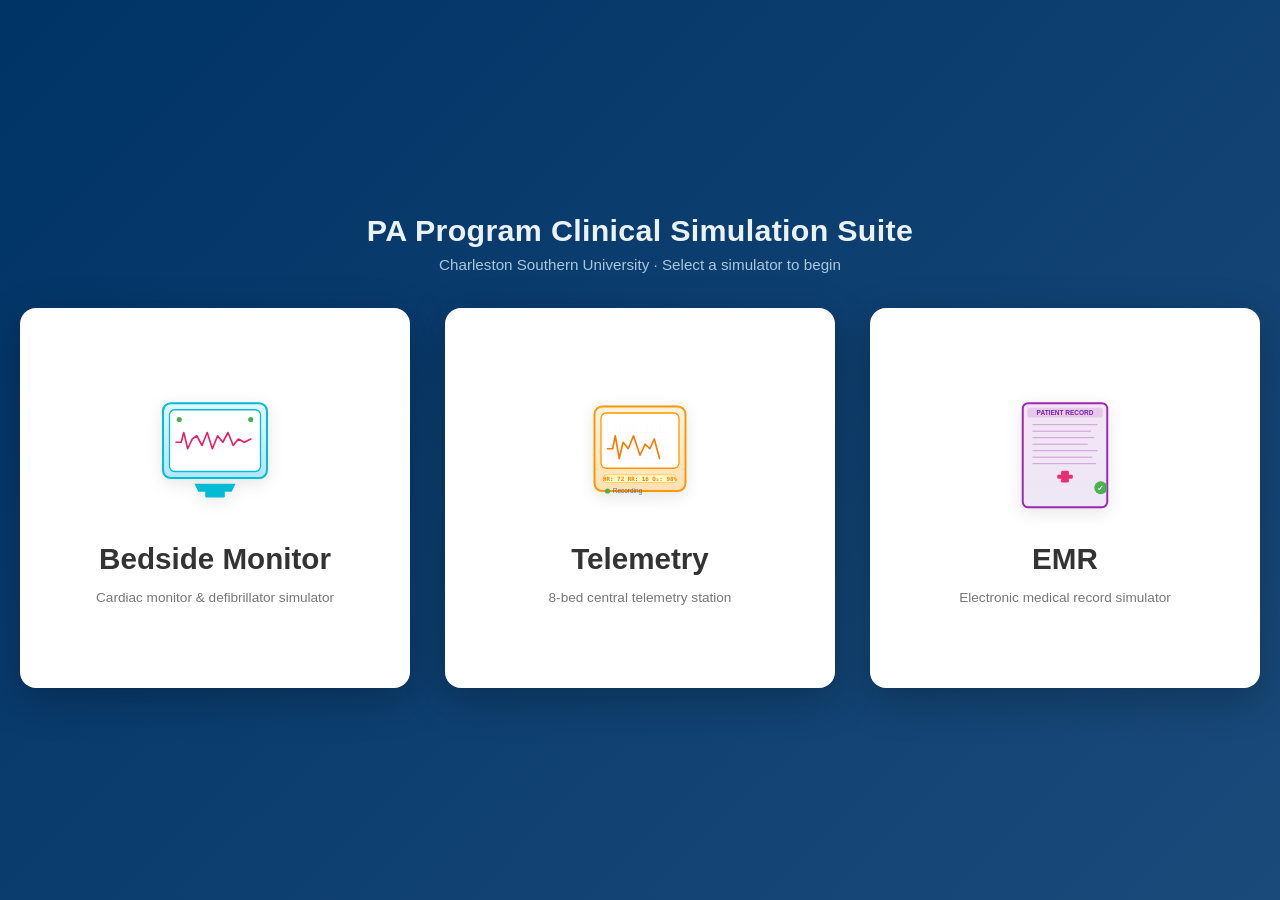
==== commit 3094ff09: "Add files via upload" ====
--- a/index.html
+++ b/index.html
@@ -1,158 +1,270 @@
 <!DOCTYPE html>
 <html lang="en">
 <head>
-<meta charset="UTF-8">
-<meta name="viewport" content="width=device-width, initial-scale=1.0">
-<title>PA Program Training EMR — Chart Simulation</title>
-<link rel="stylesheet" href="styles.css">
+    <meta charset="UTF-8">
+    <meta name="viewport" content="width=device-width, initial-scale=1.0">
+    <title>Simulation Hub</title>
+    <style>
+        * {
+            margin: 0;
+            padding: 0;
+            box-sizing: border-box;
+        }
+
+        body {
+            font-family: -apple-system, BlinkMacSystemFont, 'Segoe UI', 'Helvetica Neue', sans-serif;
+            background: linear-gradient(135deg, #003366 0%, #1a4a7a 100%);
+            min-height: 100vh;
+            display: flex;
+            justify-content: center;
+            align-items: center;
+            padding: 30px 20px;
+        }
+
+        .container {
+            max-width: 1300px;
+            width: 100%;
+        }
+
+        header.hub-header {
+            text-align: center;
+            margin-bottom: 35px;
+            color: #eaf2f8;
+        }
+
+        header.hub-header h1 {
+            font-size: 1.9em;
+            font-weight: 700;
+            letter-spacing: 0.01em;
+        }
+
+        header.hub-header p {
+            margin-top: 8px;
+            font-size: 0.95em;
+            color: #a8c8dd;
+        }
+
+        .buttons-grid {
+            display: grid;
+            grid-template-columns: repeat(3, 1fr);
+            gap: 35px;
+        }
+
+        .button-card {
+            background: white;
+            border-radius: 16px;
+            padding: 40px 30px;
+            box-shadow: 0 12px 40px rgba(0,0,0,0.25);
+            cursor: pointer;
+            transition: all 0.3s cubic-bezier(0.34, 1.56, 0.64, 1);
+            text-decoration: none;
+            color: inherit;
+            display: flex;
+            flex-direction: column;
+            align-items: center;
+            justify-content: center;
+            min-height: 380px;
+            border: 2px solid transparent;
+            position: relative;
+            overflow: hidden;
+        }
+
+        .button-card::before {
+            content: '';
+            position: absolute;
+            top: 0;
+            left: 0;
+            right: 0;
+            height: 4px;
+            background: linear-gradient(90deg, #667eea, #764ba2);
+            transform: scaleX(0);
+            transform-origin: center;
+            transition: transform 0.3s ease;
+        }
+
+        .button-card:hover {
+            transform: translateY(-12px);
+            box-shadow: 0 20px 50px rgba(0,0,0,0.35);
+            border-color: #e0e0e0;
+        }
+
+        .button-card:hover::before {
+            transform: scaleX(1);
+        }
+
+        .button-card a {
+            text-decoration: none;
+            color: inherit;
+            width: 100%;
+            height: 100%;
+            display: flex;
+            flex-direction: column;
+            align-items: center;
+            justify-content: center;
+        }
+
+        .icon {
+            width: 130px;
+            height: 130px;
+            margin-bottom: 25px;
+            filter: drop-shadow(0 4px 8px rgba(0,0,0,0.1));
+        }
+
+        .button-card h2 {
+            font-size: 1.85em;
+            color: #333;
+            margin-bottom: 12px;
+            font-weight: 700;
+        }
+
+        .button-card p.desc {
+            font-size: 0.85em;
+            color: #777;
+            text-align: center;
+            line-height: 1.4;
+        }
+
+        .card-monitor:hover h2 {
+            color: #00bcd4;
+        }
+
+        .card-telemetry:hover h2 {
+            color: #ff9800;
+        }
+
+        .card-emr:hover h2 {
+            color: #9c27b0;
+        }
+
+        @media (max-width: 1000px) {
+            .buttons-grid {
+                grid-template-columns: repeat(auto-fit, minmax(280px, 1fr));
+            }
+        }
+
+        @media (max-width: 768px) {
+            .buttons-grid {
+                gap: 20px;
+            }
+
+            .button-card {
+                min-height: 300px;
+                padding: 25px;
+            }
+
+            .icon {
+                width: 100px;
+                height: 100px;
+            }
+        }
+    </style>
 </head>
 <body>
-
-<header class="topbar">
-  <div class="brand">
-    <div class="name">PA Program Training EMR</div>
-    <div class="sub">Charleston Southern University PA Program — Chart Simulation Environment</div>
-  </div>
-  <div class="topbar-right">
-    <span id="clockReadout">--:--</span>
-    <button class="topbtn ghost" id="aboutBtn" type="button">About this tool</button>
-    <button class="topbtn danger" id="resetAllBtn" type="button">Reset course data</button>
-  </div>
-</header>
-
-<main>
-
-  <section class="view active" id="viewList">
-    <div class="disclaimer">
-      <b>Training environment only.</b> All patients, encounters, and data on this screen are fictional and were created for PA education. This simulator's layout and navigation are designed to resemble common commercial EMR conventions (including Epic-style chart navigation) so students build transferable workflow familiarity. It is an independent educational tool, not affiliated with, endorsed by, or a certified replica of Epic Systems Corporation or any other EMR vendor. Nothing entered here is a real health record; do not enter real patient information. All data is stored only in this browser (locally) — nothing is transmitted anywhere.
+    <div class="container">
+        <header class="hub-header">
+            <h1>PA Program Clinical Simulation Suite</h1>
+            <p>Charleston Southern University &middot; Select a simulator to begin</p>
+        </header>
+        <div class="buttons-grid">
+            <!-- Bedside Monitor -->
+            <div class="button-card card-monitor">
+                <a href="Monitor-Sim.html">
+                    <svg class="icon" viewBox="0 0 200 200" xmlns="http://www.w3.org/2000/svg">
+                        <defs>
+                            <linearGradient id="monitorGrad" x1="0%" y1="0%" x2="0%" y2="100%">
+                                <stop offset="0%" style="stop-color:#e0f7fa;stop-opacity:1" />
+                                <stop offset="100%" style="stop-color:#b3e5fc;stop-opacity:1" />
+                            </linearGradient>
+                        </defs>
+                        <rect x="20" y="25" width="160" height="115" rx="12" fill="url(#monitorGrad)" stroke="#00bcd4" stroke-width="3"/>
+                        <rect x="30" y="35" width="140" height="95" fill="white" stroke="#00bcd4" stroke-width="2" rx="8"/>
+                        <polyline points="40,85 48,85 52,70 58,95 65,80 72,75 80,90 88,70 96,95 104,75 112,85 120,70 128,90 136,80 145,85 155,80"
+                                  fill="none" stroke="#e91e63" stroke-width="2.5" stroke-linecap="round" stroke-linejoin="round"/>
+                        <path d="M 70 150 L 130 150 L 125 160 L 75 160 Z" fill="#00bcd4" stroke="#00bcd4" stroke-width="2"/>
+                        <rect x="85" y="160" width="30" height="10" fill="#00bcd4" rx="2"/>
+                        <circle cx="45" cy="50" r="4" fill="#4caf50"/>
+                        <circle cx="155" cy="50" r="4" fill="#4caf50"/>
+                    </svg>
+                    <h2>Bedside Monitor</h2>
+                    <p class="desc">Cardiac monitor &amp; defibrillator simulator</p>
+                </a>
+            </div>
+
+            <!-- Telemetry -->
+            <div class="button-card card-telemetry">
+                <a href="Telemetry-Sim.html">
+                    <svg class="icon" viewBox="0 0 200 200" xmlns="http://www.w3.org/2000/svg">
+                        <defs>
+                            <linearGradient id="telemetryGrad" x1="0%" y1="0%" x2="0%" y2="100%">
+                                <stop offset="0%" style="stop-color:#fff3e0;stop-opacity:1" />
+                                <stop offset="100%" style="stop-color:#ffe0b2;stop-opacity:1" />
+                            </linearGradient>
+                        </defs>
+                        <rect x="30" y="30" width="140" height="130" rx="12" fill="url(#telemetryGrad)" stroke="#ff9800" stroke-width="3"/>
+                        <rect x="40" y="40" width="120" height="85" fill="white" stroke="#ff9800" stroke-width="2" rx="8"/>
+                        <g stroke="#ffcccc" stroke-width="0.4" opacity="0.4">
+                            <line x1="50" y1="50" x2="50" y2="120"/>
+                            <line x1="60" y1="50" x2="60" y2="120"/>
+                            <line x1="70" y1="50" x2="70" y2="120"/>
+                            <line x1="80" y1="50" x2="80" y2="120"/>
+                            <line x1="90" y1="50" x2="90" y2="120"/>
+                            <line x1="100" y1="50" x2="100" y2="120"/>
+                            <line x1="110" y1="50" x2="110" y2="120"/>
+                            <line x1="120" y1="50" x2="120" y2="120"/>
+                            <line x1="130" y1="50" x2="130" y2="120"/>
+                            <line x1="140" y1="60" x2="140" y2="120"/>
+                            <line x1="50" y1="70" x2="140" y2="70"/>
+                            <line x1="50" y1="80" x2="140" y2="80"/>
+                            <line x1="50" y1="90" x2="140" y2="90"/>
+                            <line x1="50" y1="100" x2="140" y2="100"/>
+                            <line x1="50" y1="110" x2="140" y2="110"/>
+                        </g>
+                        <polyline points="50,95 58,95 62,75 68,110 74,85 82,95 90,75 100,105 108,88 115,95 122,80 130,110"
+                                  fill="none" stroke="#f57c00" stroke-width="2.5" stroke-linecap="round" stroke-linejoin="round"/>
+                        <rect x="45" y="135" width="110" height="12" fill="#fff9c4" rx="2" stroke="#fbc02d" stroke-width="1"/>
+                        <text x="100" y="144" font-size="9" fill="#f57c00" text-anchor="middle" font-weight="bold" font-family="monospace">HR: 72  RR: 16  O&#8322;: 98%</text>
+                        <circle cx="50" cy="160" r="4" fill="#4caf50"/>
+                        <text x="58" y="163" font-size="10" fill="#666">Recording</text>
+                    </svg>
+                    <h2>Telemetry</h2>
+                    <p class="desc">8-bed central telemetry station</p>
+                </a>
+            </div>
+
+            <!-- EMR -->
+            <div class="button-card card-emr">
+                <a href="EMR-Sim.html">
+                    <svg class="icon" viewBox="0 0 200 200" xmlns="http://www.w3.org/2000/svg">
+                        <defs>
+                            <linearGradient id="emrGrad" x1="0%" y1="0%" x2="0%" y2="100%">
+                                <stop offset="0%" style="stop-color:#f3e5f5;stop-opacity:1" />
+                                <stop offset="100%" style="stop-color:#ede7f6;stop-opacity:1" />
+                            </linearGradient>
+                        </defs>
+                        <rect x="35" y="25" width="130" height="160" rx="8" fill="url(#emrGrad)" stroke="#9c27b0" stroke-width="3"/>
+                        <rect x="42" y="32" width="116" height="15" fill="#9c27b0" opacity="0.15" rx="4"/>
+                        <text x="100" y="43" font-size="10" fill="#7b1fa2" text-anchor="middle" font-weight="bold">PATIENT RECORD</text>
+                        <g stroke="#9c27b0" stroke-width="1.5" opacity="0.4">
+                            <line x1="50" y1="58" x2="150" y2="58"/>
+                            <line x1="50" y1="68" x2="140" y2="68"/>
+                            <line x1="50" y1="78" x2="145" y2="78"/>
+                            <line x1="50" y1="88" x2="135" y2="88"/>
+                            <line x1="50" y1="98" x2="150" y2="98"/>
+                            <line x1="50" y1="108" x2="142" y2="108"/>
+                            <line x1="50" y1="118" x2="148" y2="118"/>
+                        </g>
+                        <g fill="#e91e63" opacity="0.9">
+                            <rect x="88" y="135" width="24" height="6" rx="2"/>
+                            <rect x="94" y="129" width="12" height="18" rx="2"/>
+                        </g>
+                        <circle cx="155" cy="155" r="10" fill="#4caf50"/>
+                        <text x="155" y="160" font-size="12" fill="white" text-anchor="middle" font-weight="bold">&#10003;</text>
+                    </svg>
+                    <h2>EMR</h2>
+                    <p class="desc">Electronic medical record simulator</p>
+                </a>
+            </div>
+        </div>
     </div>
-    <div class="list-toolbar">
-      <h2>Patient List <span class="count" id="patientCount"></span></h2>
-      <div style="display:flex;gap:8px;align-items:center;">
-        <input type="text" id="searchInput" placeholder="Search by name, room, or diagnosis…">
-        <button class="btn-primary" id="addPatientBtn" type="button">+ Add Patient</button>
-      </div>
-    </div>
-    <table class="ptable">
-      <thead>
-        <tr>
-          <th>Room</th><th>Patient</th><th>Age / Sex</th><th>Chief Complaint / Working Dx</th>
-          <th>Attending / Team</th><th>Code Status</th><th>Allergies</th><th>New Labs</th><th></th>
-        </tr>
-      </thead>
-      <tbody id="patientTableBody"></tbody>
-    </table>
-  </section>
-
-  <section class="view" id="viewChart">
-    <div class="chart-shell">
-      <aside class="storyboard" id="storyboard">
-        <div class="sb-allergy-band" id="sbAllergyBand"></div>
-        <div class="sb-patient">
-          <div class="sb-name" id="bannerName">—</div>
-          <div class="sb-meta" id="bannerMeta">—</div>
-        </div>
-        <div class="sb-section-label">Storyboard</div>
-        <div class="sb-chips" id="bannerChips"></div>
-        <div class="sb-section-label">Problem List</div>
-        <ul class="sb-problem-list" id="sbProblemList"></ul>
-        <div class="sb-actions">
-          <button class="backbtn" id="editPatientBtn" type="button">Edit demographics</button>
-          <button class="backbtn" id="perPatientResetBtn" type="button">Reset chart</button>
-          <button class="backbtn danger-btn" id="deletePatientBtn" type="button">Delete patient</button>
-          <button class="backbtn" id="backToListBtn" type="button">← Patient list</button>
-        </div>
-      </aside>
-      <div class="chart-main">
-        <div class="tab-strip">
-          <button class="tab-btn active" data-tab="overview">Summary</button>
-          <button class="tab-btn" data-tab="notes">Notes</button>
-          <button class="tab-btn" data-tab="orders">Orders &amp; Results</button>
-          <button class="tab-btn" data-tab="medications">Medications</button>
-          <button class="tab-btn" data-tab="vitals">Vitals</button>
-          <button class="tab-btn" data-tab="io">I&amp;O</button>
-          <button class="tab-btn facilitator-tab" data-tab="facilitator">Facilitator Panel</button>
-        </div>
-        <div class="tab-panels">
-          <div class="tab-panel active" id="panelOverview"></div>
-          <div class="tab-panel" id="panelNotes"></div>
-          <div class="tab-panel" id="panelOrders"></div>
-          <div class="tab-panel" id="panelMedications"></div>
-          <div class="tab-panel" id="panelVitals"></div>
-          <div class="tab-panel" id="panelIO"></div>
-          <div class="tab-panel" id="panelFacilitator"></div>
-        </div>
-      </div>
-    </div>
-  </section>
-
-</main>
-
-<!-- Edit Patient Demographics modal -->
-<div class="modal-overlay" id="editDemoModal">
-  <div class="modal-box" style="max-width:580px;">
-    <div class="modal-head">
-      <h3>Edit Patient Demographics</h3>
-      <button class="modal-close" id="editDemoClose" type="button">&times;</button>
-    </div>
-    <div class="modal-body" id="editDemoBody" style="max-height:70vh;overflow-y:auto;"></div>
-    <div class="modal-foot" id="editDemoFoot"></div>
-  </div>
-</div>
-
-
-<!-- Note editor / viewer modal -->
-<div class="modal-overlay" id="noteModal">
-  <div class="modal-box">
-    <div class="modal-head">
-      <h3 id="noteModalTitle">Note</h3>
-      <button class="modal-close" id="noteModalClose" type="button">&times;</button>
-    </div>
-    <div class="modal-body" id="noteModalBody"></div>
-    <div class="modal-foot" id="noteModalFoot"></div>
-  </div>
-</div>
-
-<!-- Add Custom Patient modal -->
-<div class="modal-overlay" id="patientModal">
-  <div class="modal-box" style="max-width:760px;">
-    <div class="modal-head">
-      <h3>Add Custom Patient</h3>
-      <button class="modal-close" id="patientModalClose" type="button">&times;</button>
-    </div>
-    <div class="modal-body">
-      <div class="subtab-strip">
-        <button class="subtab-btn active" data-psub="build" type="button">Quick Builder</button>
-        <button class="subtab-btn" data-psub="import" type="button">Import JSON</button>
-      </div>
-      <div class="subtab-panel active" id="psubBuild"></div>
-      <div class="subtab-panel" id="psubImport"></div>
-    </div>
-  </div>
-</div>
-
-<!-- About modal -->
-<div class="modal-overlay" id="aboutModal">
-  <div class="modal-box" style="max-width:560px;">
-    <div class="modal-head">
-      <h3>About this tool</h3>
-      <button class="modal-close" id="aboutModalClose" type="button">&times;</button>
-    </div>
-    <div class="modal-body about-body">
-      <p>This is a self-contained <b>training EMR simulator</b> built for PA program small-group and case-based instruction. Its purpose is to give students hands-on practice with the everyday mechanics of electronic charting — reviewing a patient list, opening a chart, placing orders, reviewing results, and writing standard note types. The interface layout and navigation (storyboard sidebar, activity tabs, chart flow) are modeled on conventions common to commercial EMRs, including Epic, to build workflow familiarity that transfers to clinical rotations. This tool is independently built for educational use and is not affiliated with, endorsed by, or a certified replica of Epic Systems Corporation or any other EMR vendor.</p>
-      <p>Included in this simulation:</p>
-      <ul>
-        <li>A panel of fictional patients, each with a self-contained case (history, baseline vitals, and a pre-written admission History &amp; Physical to review)</li>
-        <li>Order entry for common labs, imaging studies, bedside/invasive procedures, and medications — including a free-text custom medication order and a basic teaching-oriented allergy-alert check — with a simulated pending → resulted/active lifecycle</li>
-        <li>Documentation tools for Progress Notes, History &amp; Physical notes, Consultations, and Discharge Summaries</li>
-        <li>An "+ Add Patient" tool for instructors or students to author additional cases, either through a guided form or by importing a JSON case file</li>
-        <li>A per-patient "Facilitator Panel" for pre-authoring the intended lab results of a progressively unfolding case across multiple stages, and revealing each stage on cue</li>
-      </ul>
-      <p>All data is stored only in this browser's local storage. Nothing is sent to a server, and nothing here should ever be substituted for a real medical record system or used with real patient information. Use <b>Reset course data</b> (top right) to wipe all student-entered notes and orders and restore every chart to its original seeded state.</p>
-    </div>
-  </div>
-</div>
-
-<script src="app.js"></script>
 </body>
 </html>
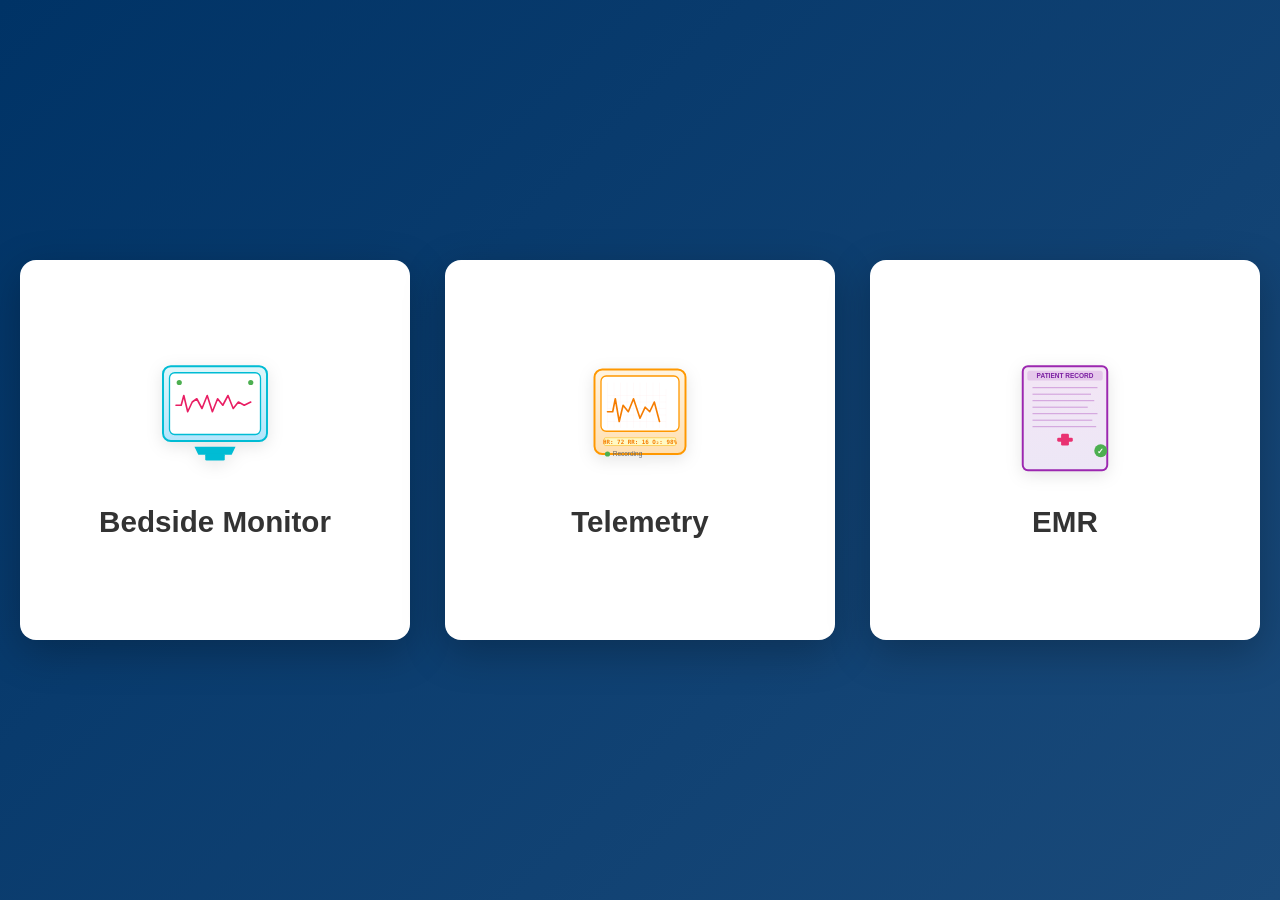
==== commit 10fa1b0d: "Add files via upload" ====
--- a/index.html
+++ b/index.html
@@ -161,10 +161,6 @@
 </head>
 <body>
     <div class="container">
-        <header class="hub-header">
-            <h1>PA Program Clinical Simulation Suite</h1>
-            <p>Charleston Southern University &middot; Select a simulator to begin</p>
-        </header>
         <div class="buttons-grid">
             <!-- Bedside Monitor -->
             <div class="button-card card-monitor">
@@ -186,7 +182,6 @@
                         <circle cx="155" cy="50" r="4" fill="#4caf50"/>
                     </svg>
                     <h2>Bedside Monitor</h2>
-                    <p class="desc">Cardiac monitor &amp; defibrillator simulator</p>
                 </a>
             </div>
 
@@ -227,7 +222,6 @@
                         <text x="58" y="163" font-size="10" fill="#666">Recording</text>
                     </svg>
                     <h2>Telemetry</h2>
-                    <p class="desc">8-bed central telemetry station</p>
                 </a>
             </div>
 
@@ -261,7 +255,6 @@
                         <text x="155" y="160" font-size="12" fill="white" text-anchor="middle" font-weight="bold">&#10003;</text>
                     </svg>
                     <h2>EMR</h2>
-                    <p class="desc">Electronic medical record simulator</p>
                 </a>
             </div>
         </div>
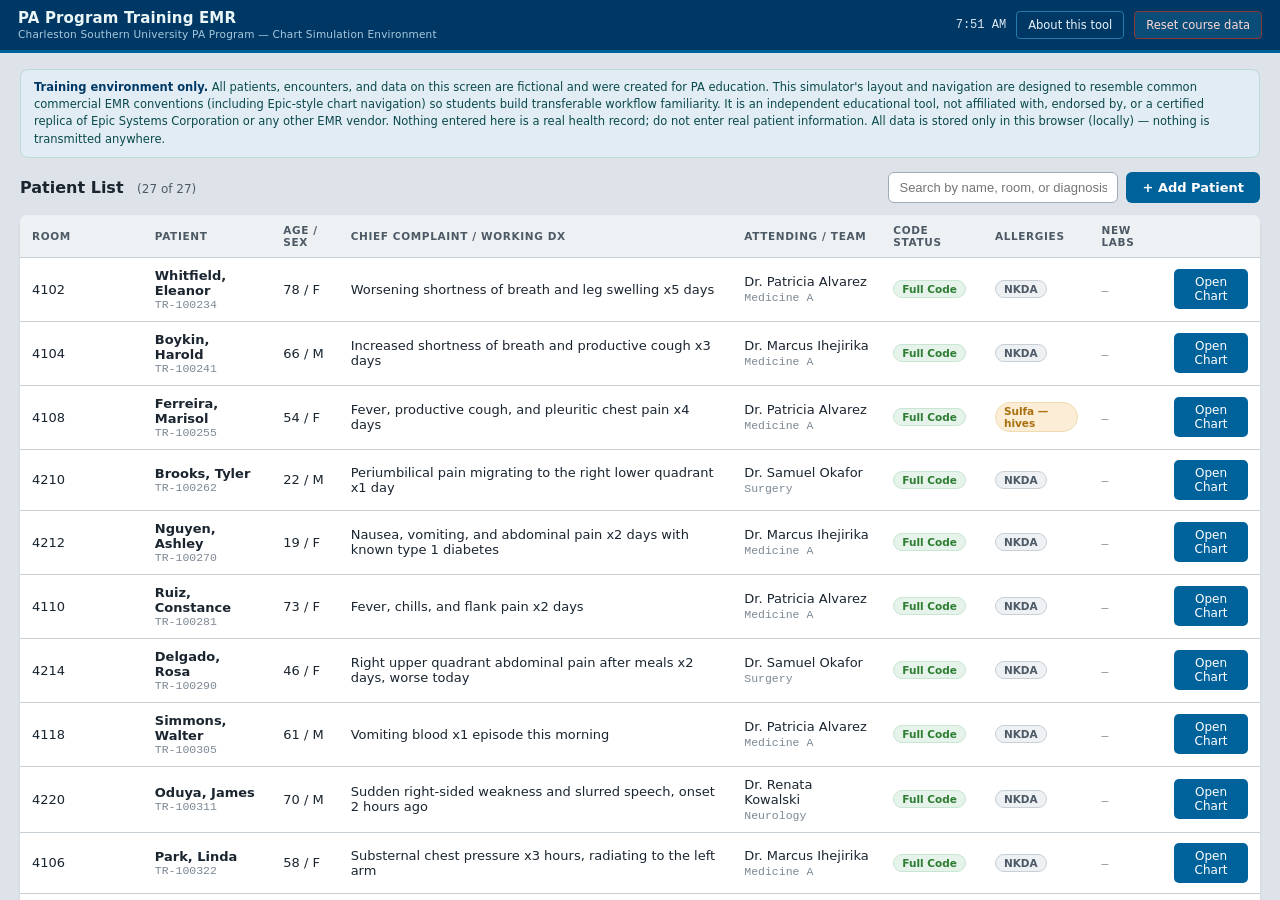
==== commit 47c1145d: "Add files via upload Added upcoming small group cases." ====
--- a/index.html
+++ b/index.html
@@ -1,263 +1,158 @@
 <!DOCTYPE html>
 <html lang="en">
 <head>
-    <meta charset="UTF-8">
-    <meta name="viewport" content="width=device-width, initial-scale=1.0">
-    <title>Simulation Hub</title>
-    <style>
-        * {
-            margin: 0;
-            padding: 0;
-            box-sizing: border-box;
-        }
-
-        body {
-            font-family: -apple-system, BlinkMacSystemFont, 'Segoe UI', 'Helvetica Neue', sans-serif;
-            background: linear-gradient(135deg, #003366 0%, #1a4a7a 100%);
-            min-height: 100vh;
-            display: flex;
-            justify-content: center;
-            align-items: center;
-            padding: 30px 20px;
-        }
-
-        .container {
-            max-width: 1300px;
-            width: 100%;
-        }
-
-        header.hub-header {
-            text-align: center;
-            margin-bottom: 35px;
-            color: #eaf2f8;
-        }
-
-        header.hub-header h1 {
-            font-size: 1.9em;
-            font-weight: 700;
-            letter-spacing: 0.01em;
-        }
-
-        header.hub-header p {
-            margin-top: 8px;
-            font-size: 0.95em;
-            color: #a8c8dd;
-        }
-
-        .buttons-grid {
-            display: grid;
-            grid-template-columns: repeat(3, 1fr);
-            gap: 35px;
-        }
-
-        .button-card {
-            background: white;
-            border-radius: 16px;
-            padding: 40px 30px;
-            box-shadow: 0 12px 40px rgba(0,0,0,0.25);
-            cursor: pointer;
-            transition: all 0.3s cubic-bezier(0.34, 1.56, 0.64, 1);
-            text-decoration: none;
-            color: inherit;
-            display: flex;
-            flex-direction: column;
-            align-items: center;
-            justify-content: center;
-            min-height: 380px;
-            border: 2px solid transparent;
-            position: relative;
-            overflow: hidden;
-        }
-
-        .button-card::before {
-            content: '';
-            position: absolute;
-            top: 0;
-            left: 0;
-            right: 0;
-            height: 4px;
-            background: linear-gradient(90deg, #667eea, #764ba2);
-            transform: scaleX(0);
-            transform-origin: center;
-            transition: transform 0.3s ease;
-        }
-
-        .button-card:hover {
-            transform: translateY(-12px);
-            box-shadow: 0 20px 50px rgba(0,0,0,0.35);
-            border-color: #e0e0e0;
-        }
-
-        .button-card:hover::before {
-            transform: scaleX(1);
-        }
-
-        .button-card a {
-            text-decoration: none;
-            color: inherit;
-            width: 100%;
-            height: 100%;
-            display: flex;
-            flex-direction: column;
-            align-items: center;
-            justify-content: center;
-        }
-
-        .icon {
-            width: 130px;
-            height: 130px;
-            margin-bottom: 25px;
-            filter: drop-shadow(0 4px 8px rgba(0,0,0,0.1));
-        }
-
-        .button-card h2 {
-            font-size: 1.85em;
-            color: #333;
-            margin-bottom: 12px;
-            font-weight: 700;
-        }
-
-        .button-card p.desc {
-            font-size: 0.85em;
-            color: #777;
-            text-align: center;
-            line-height: 1.4;
-        }
-
-        .card-monitor:hover h2 {
-            color: #00bcd4;
-        }
-
-        .card-telemetry:hover h2 {
-            color: #ff9800;
-        }
-
-        .card-emr:hover h2 {
-            color: #9c27b0;
-        }
-
-        @media (max-width: 1000px) {
-            .buttons-grid {
-                grid-template-columns: repeat(auto-fit, minmax(280px, 1fr));
-            }
-        }
-
-        @media (max-width: 768px) {
-            .buttons-grid {
-                gap: 20px;
-            }
-
-            .button-card {
-                min-height: 300px;
-                padding: 25px;
-            }
-
-            .icon {
-                width: 100px;
-                height: 100px;
-            }
-        }
-    </style>
+<meta charset="UTF-8">
+<meta name="viewport" content="width=device-width, initial-scale=1.0">
+<title>PA Program Training EMR — Chart Simulation</title>
+<link rel="stylesheet" href="styles.css">
 </head>
 <body>
-    <div class="container">
-        <div class="buttons-grid">
-            <!-- Bedside Monitor -->
-            <div class="button-card card-monitor">
-                <a href="Monitor-Sim.html">
-                    <svg class="icon" viewBox="0 0 200 200" xmlns="http://www.w3.org/2000/svg">
-                        <defs>
-                            <linearGradient id="monitorGrad" x1="0%" y1="0%" x2="0%" y2="100%">
-                                <stop offset="0%" style="stop-color:#e0f7fa;stop-opacity:1" />
-                                <stop offset="100%" style="stop-color:#b3e5fc;stop-opacity:1" />
-                            </linearGradient>
-                        </defs>
-                        <rect x="20" y="25" width="160" height="115" rx="12" fill="url(#monitorGrad)" stroke="#00bcd4" stroke-width="3"/>
-                        <rect x="30" y="35" width="140" height="95" fill="white" stroke="#00bcd4" stroke-width="2" rx="8"/>
-                        <polyline points="40,85 48,85 52,70 58,95 65,80 72,75 80,90 88,70 96,95 104,75 112,85 120,70 128,90 136,80 145,85 155,80"
-                                  fill="none" stroke="#e91e63" stroke-width="2.5" stroke-linecap="round" stroke-linejoin="round"/>
-                        <path d="M 70 150 L 130 150 L 125 160 L 75 160 Z" fill="#00bcd4" stroke="#00bcd4" stroke-width="2"/>
-                        <rect x="85" y="160" width="30" height="10" fill="#00bcd4" rx="2"/>
-                        <circle cx="45" cy="50" r="4" fill="#4caf50"/>
-                        <circle cx="155" cy="50" r="4" fill="#4caf50"/>
-                    </svg>
-                    <h2>Bedside Monitor</h2>
-                </a>
-            </div>
 
-            <!-- Telemetry -->
-            <div class="button-card card-telemetry">
-                <a href="Telemetry-Sim.html">
-                    <svg class="icon" viewBox="0 0 200 200" xmlns="http://www.w3.org/2000/svg">
-                        <defs>
-                            <linearGradient id="telemetryGrad" x1="0%" y1="0%" x2="0%" y2="100%">
-                                <stop offset="0%" style="stop-color:#fff3e0;stop-opacity:1" />
-                                <stop offset="100%" style="stop-color:#ffe0b2;stop-opacity:1" />
-                            </linearGradient>
-                        </defs>
-                        <rect x="30" y="30" width="140" height="130" rx="12" fill="url(#telemetryGrad)" stroke="#ff9800" stroke-width="3"/>
-                        <rect x="40" y="40" width="120" height="85" fill="white" stroke="#ff9800" stroke-width="2" rx="8"/>
-                        <g stroke="#ffcccc" stroke-width="0.4" opacity="0.4">
-                            <line x1="50" y1="50" x2="50" y2="120"/>
-                            <line x1="60" y1="50" x2="60" y2="120"/>
-                            <line x1="70" y1="50" x2="70" y2="120"/>
-                            <line x1="80" y1="50" x2="80" y2="120"/>
-                            <line x1="90" y1="50" x2="90" y2="120"/>
-                            <line x1="100" y1="50" x2="100" y2="120"/>
-                            <line x1="110" y1="50" x2="110" y2="120"/>
-                            <line x1="120" y1="50" x2="120" y2="120"/>
-                            <line x1="130" y1="50" x2="130" y2="120"/>
-                            <line x1="140" y1="60" x2="140" y2="120"/>
-                            <line x1="50" y1="70" x2="140" y2="70"/>
-                            <line x1="50" y1="80" x2="140" y2="80"/>
-                            <line x1="50" y1="90" x2="140" y2="90"/>
-                            <line x1="50" y1="100" x2="140" y2="100"/>
-                            <line x1="50" y1="110" x2="140" y2="110"/>
-                        </g>
-                        <polyline points="50,95 58,95 62,75 68,110 74,85 82,95 90,75 100,105 108,88 115,95 122,80 130,110"
-                                  fill="none" stroke="#f57c00" stroke-width="2.5" stroke-linecap="round" stroke-linejoin="round"/>
-                        <rect x="45" y="135" width="110" height="12" fill="#fff9c4" rx="2" stroke="#fbc02d" stroke-width="1"/>
-                        <text x="100" y="144" font-size="9" fill="#f57c00" text-anchor="middle" font-weight="bold" font-family="monospace">HR: 72  RR: 16  O&#8322;: 98%</text>
-                        <circle cx="50" cy="160" r="4" fill="#4caf50"/>
-                        <text x="58" y="163" font-size="10" fill="#666">Recording</text>
-                    </svg>
-                    <h2>Telemetry</h2>
-                </a>
-            </div>
+<header class="topbar">
+  <div class="brand">
+    <div class="name">PA Program Training EMR</div>
+    <div class="sub">Charleston Southern University PA Program — Chart Simulation Environment</div>
+  </div>
+  <div class="topbar-right">
+    <span id="clockReadout">--:--</span>
+    <button class="topbtn ghost" id="aboutBtn" type="button">About this tool</button>
+    <button class="topbtn danger" id="resetAllBtn" type="button">Reset course data</button>
+  </div>
+</header>
 
-            <!-- EMR -->
-            <div class="button-card card-emr">
-                <a href="EMR-Sim.html">
-                    <svg class="icon" viewBox="0 0 200 200" xmlns="http://www.w3.org/2000/svg">
-                        <defs>
-                            <linearGradient id="emrGrad" x1="0%" y1="0%" x2="0%" y2="100%">
-                                <stop offset="0%" style="stop-color:#f3e5f5;stop-opacity:1" />
-                                <stop offset="100%" style="stop-color:#ede7f6;stop-opacity:1" />
-                            </linearGradient>
-                        </defs>
-                        <rect x="35" y="25" width="130" height="160" rx="8" fill="url(#emrGrad)" stroke="#9c27b0" stroke-width="3"/>
-                        <rect x="42" y="32" width="116" height="15" fill="#9c27b0" opacity="0.15" rx="4"/>
-                        <text x="100" y="43" font-size="10" fill="#7b1fa2" text-anchor="middle" font-weight="bold">PATIENT RECORD</text>
-                        <g stroke="#9c27b0" stroke-width="1.5" opacity="0.4">
-                            <line x1="50" y1="58" x2="150" y2="58"/>
-                            <line x1="50" y1="68" x2="140" y2="68"/>
-                            <line x1="50" y1="78" x2="145" y2="78"/>
-                            <line x1="50" y1="88" x2="135" y2="88"/>
-                            <line x1="50" y1="98" x2="150" y2="98"/>
-                            <line x1="50" y1="108" x2="142" y2="108"/>
-                            <line x1="50" y1="118" x2="148" y2="118"/>
-                        </g>
-                        <g fill="#e91e63" opacity="0.9">
-                            <rect x="88" y="135" width="24" height="6" rx="2"/>
-                            <rect x="94" y="129" width="12" height="18" rx="2"/>
-                        </g>
-                        <circle cx="155" cy="155" r="10" fill="#4caf50"/>
-                        <text x="155" y="160" font-size="12" fill="white" text-anchor="middle" font-weight="bold">&#10003;</text>
-                    </svg>
-                    <h2>EMR</h2>
-                </a>
-            </div>
+<main>
+
+  <section class="view active" id="viewList">
+    <div class="disclaimer">
+      <b>Training environment only.</b> All patients, encounters, and data on this screen are fictional and were created for PA education. This simulator's layout and navigation are designed to resemble common commercial EMR conventions (including Epic-style chart navigation) so students build transferable workflow familiarity. It is an independent educational tool, not affiliated with, endorsed by, or a certified replica of Epic Systems Corporation or any other EMR vendor. Nothing entered here is a real health record; do not enter real patient information. All data is stored only in this browser (locally) — nothing is transmitted anywhere.
+    </div>
+    <div class="list-toolbar">
+      <h2>Patient List <span class="count" id="patientCount"></span></h2>
+      <div style="display:flex;gap:8px;align-items:center;">
+        <input type="text" id="searchInput" placeholder="Search by name, room, or diagnosis…">
+        <button class="btn-primary" id="addPatientBtn" type="button">+ Add Patient</button>
+      </div>
+    </div>
+    <table class="ptable">
+      <thead>
+        <tr>
+          <th>Room</th><th>Patient</th><th>Age / Sex</th><th>Chief Complaint / Working Dx</th>
+          <th>Attending / Team</th><th>Code Status</th><th>Allergies</th><th>New Labs</th><th></th>
+        </tr>
+      </thead>
+      <tbody id="patientTableBody"></tbody>
+    </table>
+  </section>
+
+  <section class="view" id="viewChart">
+    <div class="chart-shell">
+      <aside class="storyboard" id="storyboard">
+        <div class="sb-allergy-band" id="sbAllergyBand"></div>
+        <div class="sb-patient">
+          <div class="sb-name" id="bannerName">—</div>
+          <div class="sb-meta" id="bannerMeta">—</div>
         </div>
+        <div class="sb-section-label">Storyboard</div>
+        <div class="sb-chips" id="bannerChips"></div>
+        <div class="sb-section-label">Problem List</div>
+        <ul class="sb-problem-list" id="sbProblemList"></ul>
+        <div class="sb-actions">
+          <button class="backbtn" id="editPatientBtn" type="button">Edit demographics</button>
+          <button class="backbtn" id="perPatientResetBtn" type="button">Reset chart</button>
+          <button class="backbtn danger-btn" id="deletePatientBtn" type="button">Delete patient</button>
+          <button class="backbtn" id="backToListBtn" type="button">← Patient list</button>
+        </div>
+      </aside>
+      <div class="chart-main">
+        <div class="tab-strip">
+          <button class="tab-btn active" data-tab="overview">Summary</button>
+          <button class="tab-btn" data-tab="notes">Notes</button>
+          <button class="tab-btn" data-tab="orders">Orders &amp; Results</button>
+          <button class="tab-btn" data-tab="medications">Medications</button>
+          <button class="tab-btn" data-tab="vitals">Vitals</button>
+          <button class="tab-btn" data-tab="io">I&amp;O</button>
+          <button class="tab-btn facilitator-tab" data-tab="facilitator">Facilitator Panel</button>
+        </div>
+        <div class="tab-panels">
+          <div class="tab-panel active" id="panelOverview"></div>
+          <div class="tab-panel" id="panelNotes"></div>
+          <div class="tab-panel" id="panelOrders"></div>
+          <div class="tab-panel" id="panelMedications"></div>
+          <div class="tab-panel" id="panelVitals"></div>
+          <div class="tab-panel" id="panelIO"></div>
+          <div class="tab-panel" id="panelFacilitator"></div>
+        </div>
+      </div>
     </div>
+  </section>
+
+</main>
+
+<!-- Edit Patient Demographics modal -->
+<div class="modal-overlay" id="editDemoModal">
+  <div class="modal-box" style="max-width:580px;">
+    <div class="modal-head">
+      <h3>Edit Patient Demographics</h3>
+      <button class="modal-close" id="editDemoClose" type="button">&times;</button>
+    </div>
+    <div class="modal-body" id="editDemoBody" style="max-height:70vh;overflow-y:auto;"></div>
+    <div class="modal-foot" id="editDemoFoot"></div>
+  </div>
+</div>
+
+
+<!-- Note editor / viewer modal -->
+<div class="modal-overlay" id="noteModal">
+  <div class="modal-box">
+    <div class="modal-head">
+      <h3 id="noteModalTitle">Note</h3>
+      <button class="modal-close" id="noteModalClose" type="button">&times;</button>
+    </div>
+    <div class="modal-body" id="noteModalBody"></div>
+    <div class="modal-foot" id="noteModalFoot"></div>
+  </div>
+</div>
+
+<!-- Add Custom Patient modal -->
+<div class="modal-overlay" id="patientModal">
+  <div class="modal-box" style="max-width:760px;">
+    <div class="modal-head">
+      <h3>Add Custom Patient</h3>
+      <button class="modal-close" id="patientModalClose" type="button">&times;</button>
+    </div>
+    <div class="modal-body">
+      <div class="subtab-strip">
+        <button class="subtab-btn active" data-psub="build" type="button">Quick Builder</button>
+        <button class="subtab-btn" data-psub="import" type="button">Import JSON</button>
+      </div>
+      <div class="subtab-panel active" id="psubBuild"></div>
+      <div class="subtab-panel" id="psubImport"></div>
+    </div>
+  </div>
+</div>
+
+<!-- About modal -->
+<div class="modal-overlay" id="aboutModal">
+  <div class="modal-box" style="max-width:560px;">
+    <div class="modal-head">
+      <h3>About this tool</h3>
+      <button class="modal-close" id="aboutModalClose" type="button">&times;</button>
+    </div>
+    <div class="modal-body about-body">
+      <p>This is a self-contained <b>training EMR simulator</b> built for PA program small-group and case-based instruction. Its purpose is to give students hands-on practice with the everyday mechanics of electronic charting — reviewing a patient list, opening a chart, placing orders, reviewing results, and writing standard note types. The interface layout and navigation (storyboard sidebar, activity tabs, chart flow) are modeled on conventions common to commercial EMRs, including Epic, to build workflow familiarity that transfers to clinical rotations. This tool is independently built for educational use and is not affiliated with, endorsed by, or a certified replica of Epic Systems Corporation or any other EMR vendor.</p>
+      <p>Included in this simulation:</p>
+      <ul>
+        <li>A panel of fictional patients, each with a self-contained case (history, baseline vitals, and a pre-written admission History &amp; Physical to review)</li>
+        <li>Order entry for common labs, imaging studies, bedside/invasive procedures, and medications — including a free-text custom medication order and a basic teaching-oriented allergy-alert check — with a simulated pending → resulted/active lifecycle</li>
+        <li>Documentation tools for Progress Notes, History &amp; Physical notes, Consultations, and Discharge Summaries</li>
+        <li>An "+ Add Patient" tool for instructors or students to author additional cases, either through a guided form or by importing a JSON case file</li>
+        <li>A per-patient "Facilitator Panel" for pre-authoring the intended lab results of a progressively unfolding case across multiple stages, and revealing each stage on cue</li>
+      </ul>
+      <p>All data is stored only in this browser's local storage. Nothing is sent to a server, and nothing here should ever be substituted for a real medical record system or used with real patient information. Use <b>Reset course data</b> (top right) to wipe all student-entered notes and orders and restore every chart to its original seeded state.</p>
+    </div>
+  </div>
+</div>
+
+<script src="app.js"></script>
 </body>
 </html>
--- a/styles.css
+++ b/styles.css
@@ -0,0 +1,540 @@
+  :root{
+    --bg:#dde3e8;
+    --panel:#ffffff;
+    --panel-alt:#eef1f4;
+    --border:#c7ced4;
+    --border-strong:#9fabb5;
+    --ink:#1a2530;
+    --ink-dim:#4d5a66;
+    --ink-faint:#7c8894;
+    --teal:#00629b;
+    --teal-dark:#003865;
+    --teal-pale:#e1ecf5;
+    --amber:#a9700f;
+    --amber-pale:#fbedd6;
+    --red:#c8102e;
+    --red-pale:#fbe1e4;
+    --green:#2e7d32;
+    --green-pale:#e5f3ea;
+    --navy-chip:#003865;
+    --focus:#00629b;
+    --font-ui:'Segoe UI',Tahoma,'Inter',system-ui,-apple-system,'Helvetica Neue',Arial,sans-serif;
+    --font-data:'IBM Plex Mono','Menlo','Consolas','SFMono-Regular','Courier New',monospace;
+  }
+  *{box-sizing:border-box;}
+  html,body{height:100%;}
+  body{
+    margin:0;
+    background:var(--bg);
+    color:var(--ink);
+    font-family:var(--font-ui);
+    display:flex;
+    flex-direction:column;
+    min-height:100vh;
+    font-size:14px;
+  }
+  ::selection{background:#bfe3e0;}
+  button{font-family:inherit;}
+  *:focus-visible{outline:2px solid var(--focus);outline-offset:1px;}
+
+  /* ---------- Top bar ---------- */
+  header.topbar{
+    display:flex;
+    align-items:center;
+    justify-content:space-between;
+    gap:14px;
+    padding:9px 18px;
+    background:var(--teal-dark);
+    color:#eaf6f5;
+    flex-wrap:wrap;
+    border-bottom:3px solid var(--teal);
+  }
+  .brand{display:flex;flex-direction:column;line-height:1.25;}
+  .brand .name{font-weight:700;font-size:15px;letter-spacing:.01em;}
+  .brand .sub{font-size:10.5px;color:#a8c8dd;letter-spacing:.02em;}
+  .topbar-right{display:flex;align-items:center;gap:10px;flex-wrap:wrap;font-size:12px;}
+  .topbar-right label{display:flex;align-items:center;gap:6px;color:#dce8f2;}
+  #clockReadout{color:#dce8f2;font-variant-numeric:tabular-nums;font-family:var(--font-data);font-size:12px;}
+  .topbtn{
+    background:#0a4d78;color:#eaf2f8;border:1px solid #2878ab;border-radius:4px;
+    padding:6px 11px;font-size:11.5px;cursor:pointer;white-space:nowrap;
+  }
+  .topbtn:hover{background:#0d5a86;}
+  .topbtn.ghost{background:transparent;}
+  .topbtn.danger{border-color:#8a3a34;color:#ffd9d5;}
+  .topbtn.danger:hover{background:#7a2e29;}
+
+  /* ---------- Layout roots ---------- */
+  main{flex:1;display:flex;flex-direction:column;min-height:0;}
+  .view{flex:1;min-height:0;display:none;flex-direction:column;}
+  .view.active{display:flex;}
+
+  /* ---------- Patient list view ---------- */
+  #viewList{padding:16px 20px;overflow-y:auto;}
+  .list-toolbar{display:flex;align-items:center;justify-content:space-between;gap:12px;margin-bottom:12px;flex-wrap:wrap;}
+  .list-toolbar h2{margin:0;font-size:16px;color:var(--ink);}
+  .list-toolbar .count{color:var(--ink-dim);font-size:12px;font-weight:400;margin-left:8px;}
+  #searchInput{
+    background:#fff;border:1px solid var(--border-strong);border-radius:6px;
+    padding:7px 10px;font-size:13px;width:230px;color:var(--ink);
+  }
+  .disclaimer{
+    background:var(--teal-pale);border:1px solid #bcdad7;color:#0a4a4a;
+    border-radius:8px;padding:9px 13px;font-size:11.5px;line-height:1.5;margin-bottom:14px;
+  }
+  .disclaimer b{color:var(--teal-dark);}
+  table.ptable{width:100%;border-collapse:collapse;background:var(--panel);border-radius:8px;overflow:hidden;box-shadow:0 1px 3px rgba(20,40,45,.08);}
+  table.ptable thead th{
+    text-align:left;font-size:10.5px;text-transform:uppercase;letter-spacing:.06em;
+    color:var(--ink-dim);background:var(--panel-alt);padding:9px 12px;border-bottom:1px solid var(--border);
+    position:sticky;top:0;
+  }
+  table.ptable tbody td{padding:10px 12px;border-bottom:1px solid var(--border);font-size:13px;vertical-align:middle;}
+  table.ptable tbody tr:hover{background:#f2f8f7;cursor:pointer;}
+  table.ptable tbody tr:last-child td{border-bottom:none;}
+  .pname{font-weight:600;color:var(--ink);}
+  .pmrn{font-family:var(--font-data);font-size:11.5px;color:var(--ink-faint);}
+  .pchip{
+    display:inline-block;padding:2px 8px;border-radius:99px;font-size:10.5px;font-weight:600;
+    background:var(--panel-alt);color:var(--ink-dim);border:1px solid var(--border);
+  }
+  .pchip.code-dnr{background:var(--red-pale);color:var(--red);border-color:#f0c6c2;}
+  .pchip.code-full{background:var(--green-pale);color:var(--green);border-color:#c8e6d3;}
+  .pchip.allergy{background:var(--amber-pale);color:var(--amber);border-color:#f0dcb0;}
+  .badge-count{
+    display:inline-flex;align-items:center;justify-content:center;min-width:19px;height:19px;
+    border-radius:99px;background:var(--amber);color:#fff;font-size:10.5px;font-weight:700;padding:0 5px;
+  }
+  .openbtn{
+    background:var(--teal);color:#fff;border:none;border-radius:5px;padding:6px 12px;font-size:12px;cursor:pointer;
+  }
+  .openbtn:hover{background:var(--teal-dark);}
+
+  /* ---------- Chart view: Epic-style Storyboard shell ---------- */
+  #viewChart{min-height:0;}
+  .chart-shell{flex:1;display:flex;min-height:0;}
+
+  .storyboard{
+    width:248px;flex-shrink:0;background:var(--panel);border-right:1px solid var(--border-strong);
+    display:flex;flex-direction:column;overflow-y:auto;
+  }
+  .sb-allergy-band{
+    display:none;background:var(--red);color:#fff;font-size:11px;font-weight:700;
+    text-transform:uppercase;letter-spacing:.04em;padding:7px 14px;line-height:1.4;
+  }
+  .sb-allergy-band.show{display:block;}
+  .sb-patient{padding:13px 14px 10px;border-bottom:1px solid var(--border);}
+  .sb-name{font-size:15.5px;font-weight:700;color:var(--ink);line-height:1.3;}
+  .sb-meta{font-size:11px;color:var(--ink-dim);font-family:var(--font-data);margin-top:6px;line-height:1.7;}
+  .sb-section-label{
+    font-size:10px;font-weight:700;text-transform:uppercase;letter-spacing:.06em;color:var(--ink-faint);
+    padding:10px 14px 4px;
+  }
+  .sb-chips{display:flex;flex-direction:column;gap:5px;padding:2px 14px 12px;border-bottom:1px solid var(--border);}
+  .sb-chips .chip{justify-content:flex-start;width:100%;box-sizing:border-box;font-size:11px;padding:5px 9px;}
+  .sb-problem-list{margin:0;padding:0 14px 12px;list-style:none;border-bottom:1px solid var(--border);}
+  .sb-problem-list li{
+    font-size:12px;color:var(--ink);padding:4px 0 4px 13px;position:relative;line-height:1.4;
+  }
+  .sb-problem-list li::before{content:'•';position:absolute;left:2px;color:var(--teal);font-weight:700;}
+  .sb-problem-list .sb-empty{color:var(--ink-faint);font-style:italic;padding-left:0;}
+  .sb-problem-list .sb-empty::before{content:'';}
+  .sb-actions{display:flex;flex-direction:column;gap:6px;padding:12px 14px;margin-top:auto;border-top:1px solid var(--border);}
+  .sb-actions .backbtn{width:100%;text-align:left;box-sizing:border-box;}
+
+  .chip{
+    display:inline-flex;align-items:center;gap:4px;padding:3px 9px;border-radius:3px;font-size:11px;font-weight:600;
+    background:var(--panel-alt);color:var(--ink-dim);border:1px solid var(--border);white-space:nowrap;
+  }
+  .chip.warn{background:var(--red-pale);color:var(--red);border-color:#f0b8bf;}
+  .chip.ok{background:var(--green-pale);color:var(--green);border-color:#c8e6d3;}
+  .chip.attn{background:var(--teal-pale);color:var(--teal-dark);border-color:#bcd4e6;}
+  .backbtn{
+    background:var(--panel-alt);color:var(--ink);border:1px solid var(--border-strong);border-radius:4px;
+    padding:7px 12px;font-size:12px;cursor:pointer;
+  }
+  .backbtn:hover{background:#e2e8ed;}
+
+  .chart-main{flex:1;min-width:0;display:flex;flex-direction:column;min-height:0;}
+
+  .tab-strip{
+    display:flex;gap:2px;background:var(--panel-alt);border-bottom:1px solid var(--border-strong);
+    padding:6px 12px 0;
+  }
+  .tab-btn{
+    background:#e0e6ea;border:1px solid var(--border-strong);border-bottom:none;
+    border-radius:4px 4px 0 0;margin-bottom:0;padding:7px 14px;font-size:11px;
+    text-transform:uppercase;letter-spacing:.03em;color:var(--ink-dim);cursor:pointer;font-weight:700;
+    position:relative;top:1px;
+  }
+  .tab-btn:hover{color:var(--ink);background:#eaeff2;}
+  .tab-btn.active{
+    color:var(--teal-dark);background:var(--panel);border-bottom:1px solid var(--panel);
+  }
+
+  .tab-panels{flex:1;min-height:0;overflow-y:auto;background:var(--bg);}
+  .tab-panel{display:none;padding:18px 20px;max-width:1100px;margin:0 auto;}
+  .tab-panel.active{display:block;animation:fadeIn .15s ease;}
+  @keyframes fadeIn{from{opacity:0;transform:translateY(2px);}to{opacity:1;transform:none;}}
+
+  .card{background:var(--panel);border:1px solid var(--border);border-radius:9px;padding:15px 17px;margin-bottom:14px;}
+  .card h3{margin:0 0 10px;font-size:12px;text-transform:uppercase;letter-spacing:.07em;color:var(--teal-dark);}
+  .two-col{display:grid;grid-template-columns:1fr 1fr;gap:14px;}
+  @media (max-width:760px){.two-col{grid-template-columns:1fr;}}
+  .kv{display:grid;grid-template-columns:120px 1fr;gap:5px 10px;font-size:13px;margin-bottom:5px;}
+  .kv .k{color:var(--ink-dim);}
+  ul.plainlist{margin:0;padding-left:18px;font-size:13px;line-height:1.6;}
+  .empty-state{
+    color:var(--ink-faint);font-size:12.5px;font-style:italic;padding:14px 0;text-align:center;
+  }
+
+  /* ---------- Notes tab ---------- */
+  .notes-toolbar{display:flex;justify-content:space-between;align-items:center;margin-bottom:12px;gap:10px;flex-wrap:wrap;}
+  .newnote-menu{position:relative;display:inline-block;}
+  .newnote-list{
+    display:none;position:absolute;top:100%;left:0;background:#fff;border:1px solid var(--border-strong);
+    border-radius:7px;box-shadow:0 6px 18px rgba(20,40,45,.15);z-index:20;min-width:210px;overflow:hidden;margin-top:4px;
+  }
+  .newnote-list.open{display:block;}
+  .newnote-list button{
+    display:block;width:100%;text-align:left;padding:9px 13px;background:#fff;border:none;font-size:13px;cursor:pointer;color:var(--ink);
+  }
+  .newnote-list button:hover{background:var(--teal-pale);}
+  .note-row{
+    background:var(--panel);border:1px solid var(--border);border-radius:8px;padding:11px 14px;margin-bottom:8px;
+    display:flex;justify-content:space-between;align-items:center;cursor:pointer;gap:10px;
+  }
+  .note-row:hover{border-color:var(--border-strong);}
+  .note-type-tag{
+    font-size:10px;font-weight:700;text-transform:uppercase;letter-spacing:.05em;padding:3px 8px;border-radius:5px;
+    background:var(--navy-chip);color:#fff;flex-shrink:0;
+  }
+  .note-type-tag.hp{background:#33495a;}
+  .note-type-tag.progress{background:#0d6e6e;}
+  .note-type-tag.consult{background:#7a4fa0;}
+  .note-type-tag.discharge{background:#a9700f;}
+  .note-row-mid{flex:1;min-width:0;}
+  .note-row-title{font-size:13px;font-weight:600;color:var(--ink);white-space:nowrap;overflow:hidden;text-overflow:ellipsis;}
+  .note-row-meta{font-size:11.5px;color:var(--ink-faint);font-family:var(--font-data);}
+
+  /* ---------- Orders tab ---------- */
+  .order-groups{display:flex;flex-direction:column;gap:12px;}
+  .order-group summary{
+    cursor:pointer;font-size:12.5px;font-weight:700;color:var(--teal-dark);padding:4px 0;list-style:none;
+    display:flex;align-items:center;gap:6px;
+  }
+  .order-group summary::-webkit-details-marker{display:none;}
+  .order-group summary::before{content:'▸';display:inline-block;transition:transform .12s;font-size:11px;}
+  .order-group[open] summary::before{transform:rotate(90deg);}
+  /* Order entry via dropdown selection */
+  .order-picker{display:flex;align-items:flex-end;gap:10px;flex-wrap:wrap;}
+  .order-picker .order-picker-field{flex:1;min-width:240px;}
+  .order-picker label{display:block;font-size:11.5px;font-weight:700;color:var(--ink-dim);text-transform:uppercase;letter-spacing:.04em;margin-bottom:4px;}
+  .order-select{
+    width:100%;border:1px solid var(--border-strong);border-radius:6px;padding:8px 9px;
+    font-family:inherit;font-size:13px;color:var(--ink);background:var(--panel);cursor:pointer;
+  }
+  .order-select:focus{outline:2px solid var(--teal);outline-offset:1px;}
+  .order-add-btn{flex-shrink:0;}
+  .order-add-btn:disabled{opacity:.4;cursor:not-allowed;}
+  .order-picker-hint{font-size:11.5px;color:var(--ink-faint);margin-top:7px;}
+  .order-picker-hint.warn{color:var(--amber);}
+
+  /* Staged (unsigned) order queue */
+  .order-cart{margin-top:14px;}
+  .order-cart h4{
+    font-size:11.5px;font-weight:700;color:var(--teal-dark);text-transform:uppercase;
+    letter-spacing:.05em;margin:0 0 8px;
+  }
+  .order-cart-empty{font-size:12.5px;color:var(--ink-faint);font-style:italic;}
+  .order-cart-item{
+    display:flex;align-items:center;gap:10px;background:var(--panel-alt);border:1px solid var(--border);
+    border-radius:6px;padding:7px 10px;margin-bottom:6px;
+  }
+  .order-cart-domain{
+    font-size:10px;font-weight:700;text-transform:uppercase;letter-spacing:.04em;
+    background:var(--teal);color:#fff;border-radius:99px;padding:3px 8px;flex-shrink:0;
+  }
+  .order-cart-label{flex:1;min-width:0;font-size:12.5px;color:var(--ink);}
+  .order-cart-remove{
+    background:none;border:1px solid var(--border-strong);border-radius:5px;color:var(--ink-dim);
+    font-size:11.5px;line-height:1;padding:4px 8px;cursor:pointer;flex-shrink:0;
+  }
+  .order-cart-remove:hover{background:var(--red-pale);border-color:var(--red);color:var(--red);}
+  .danger-btn{color:var(--red)!important;border-color:var(--red)!important;}
+  .danger-btn:hover{background:var(--red-pale)!important;}
+  .order-submit-row{display:flex;justify-content:flex-end;align-items:center;gap:10px;margin-top:12px;padding-top:12px;border-top:1px solid var(--border);}
+  .order-submit-row .sel-count{font-size:12px;color:var(--ink-dim);}
+  .btn-primary{background:var(--teal);color:#fff;border:none;border-radius:6px;padding:8px 16px;font-size:13px;cursor:pointer;font-weight:600;}
+  .btn-primary:hover:not(:disabled){background:var(--teal-dark);}
+  .btn-primary:disabled{opacity:.4;cursor:not-allowed;}
+
+  .order-status{
+    font-size:10px;font-weight:700;text-transform:uppercase;letter-spacing:.04em;padding:3px 8px;border-radius:99px;flex-shrink:0;
+  }
+  .order-status.pending{background:var(--amber-pale);color:var(--amber);}
+  .order-status.pending .pulse-dot{display:inline-block;width:5px;height:5px;border-radius:50%;background:var(--amber);margin-right:4px;animation:pulseDot 1.4s ease-in-out infinite;}
+  @keyframes pulseDot{0%,100%{opacity:.35;}50%{opacity:1;}}
+  .order-status.resulted{background:var(--green-pale);color:var(--green);}
+  .order-status.completed{background:var(--green-pale);color:var(--green);}
+  .order-status.critical{background:var(--red-pale);color:var(--red);}
+  .order-result{
+    background:var(--panel-alt);border-top:1px dashed var(--border-strong);margin-top:8px;padding-top:9px;
+    font-family:var(--font-data);font-size:12px;white-space:pre-wrap;line-height:1.55;color:var(--ink);
+  }
+  .lab-line{display:flex;gap:8px;align-items:baseline;}
+  .lab-line .lname{width:168px;flex-shrink:0;color:var(--ink-dim);}
+  .lab-line .lval{width:92px;flex-shrink:0;text-align:right;white-space:nowrap;}
+  .lab-line .lflag{width:60px;flex-shrink:0;font-weight:700;}
+  .lab-line .lflag.H{color:var(--red);}
+  .lab-line .lflag.L{color:#1d6fae;}
+  .lab-line .lflag.C{color:#fff;background:var(--red);border-radius:3px;padding:0 5px;text-align:center;}
+  .lab-line .lrange{color:var(--ink-faint);}
+
+  .med-detail{display:block;font-size:11px;color:var(--ink-faint);font-family:var(--font-data);}
+
+  /* Prior-records entry rows in the patient builder */
+  .opt-tag{font-size:10px;font-weight:600;text-transform:uppercase;letter-spacing:.04em;background:var(--panel-alt);border:1px solid var(--border);color:var(--ink-faint);border-radius:99px;padding:2px 7px;margin-left:7px;vertical-align:middle;}
+  .hist-section{border-top:1px solid var(--border);margin-top:14px;padding-top:12px;}
+  .hist-head{font-size:11.5px;font-weight:700;color:var(--teal-dark);text-transform:uppercase;letter-spacing:.05em;margin-bottom:9px;}
+  .hist-row{position:relative;background:var(--panel-alt);border:1px solid var(--border);border-radius:8px;padding:11px 34px 11px 12px;margin-bottom:9px;}
+  .hist-row-top{display:grid;grid-template-columns:1fr 1.4fr 1fr;gap:10px;}
+  @media (max-width:640px){.hist-row-top{grid-template-columns:1fr;}}
+  .hist-row .field{margin-bottom:8px;}
+  .hist-del{position:absolute;top:9px;right:9px;background:none;border:1px solid var(--border-strong);border-radius:5px;color:var(--ink-faint);font-size:11px;line-height:1;padding:4px 6px;cursor:pointer;}
+  .hist-del:hover{background:var(--red-pale);border-color:var(--red);color:var(--red);}
+  .hist-add{margin-top:2px;}
+  .hist-vals{display:grid;grid-template-columns:repeat(auto-fill,minmax(132px,1fr));gap:8px;margin-top:4px;}
+  .hist-val label{display:block;font-size:10.5px;font-weight:700;color:var(--ink-dim);text-transform:uppercase;letter-spacing:.03em;margin-bottom:3px;}
+  .hist-val-unit{display:block;font-size:9.5px;font-weight:400;text-transform:none;letter-spacing:0;color:var(--ink-faint);}
+  .hist-val input{width:100%;border:1px solid var(--border-strong);border-radius:5px;padding:5px 7px;font-family:var(--font-data);font-size:12px;color:var(--ink);}
+
+  /* Prior records + trends */
+  .hist-era{margin-bottom:28px;}
+  .hist-era-head{
+    font-size:14px;font-weight:700;color:var(--ink);margin:0 0 10px;
+    padding-bottom:7px;border-bottom:2px solid var(--teal);
+  }
+  .hist-era-head.prior-era{border-bottom-color:var(--border-strong);color:var(--ink-dim);}
+  .history-group{margin-bottom:16px;}
+  .history-group-head{
+    font-size:11.5px;font-weight:700;color:var(--teal-dark);text-transform:uppercase;
+    letter-spacing:.05em;margin:0 0 9px;padding-bottom:5px;border-bottom:1px solid var(--border);
+  }
+  /* Order & results table — one format for current and prior records alike */
+  .sr-only{position:absolute;width:1px;height:1px;padding:0;margin:-1px;overflow:hidden;clip:rect(0,0,0,0);white-space:nowrap;border:0;}
+  /* Uniform column widths across every results table on the page.
+     col-item is auto so it absorbs remaining space; the other three
+     are fixed so they match across Labs / Imaging / Procedures / Meds. */
+  .col-item{width:auto;}
+  .col-source{width:220px;}
+  .col-date{width:108px;}
+  .col-status{width:148px;}
+  .ord-wrap{overflow-x:auto;border:1px solid var(--border);border-radius:8px;}
+  .ord-table{border-collapse:collapse;width:100%;font-size:12.5px;}
+  .ord-table thead th{
+    text-align:left;padding:8px 12px;background:var(--panel-alt);
+    border-bottom:1px solid var(--border-strong);font-size:11px;font-weight:700;
+    color:var(--ink-dim);text-transform:uppercase;letter-spacing:.04em;white-space:nowrap;
+  }
+  .ord-table th.ord-sort{cursor:pointer;user-select:none;}
+  .ord-table th.ord-sort:hover{color:var(--teal-dark);}
+  .ord-table th.ord-status-head{text-align:right;}
+  .ord-arrow{display:inline-block;width:11px;font-size:9px;color:var(--teal);}
+  .ord-table tbody tr.ord-row{border-bottom:1px solid var(--border);cursor:pointer;}
+  .ord-table tbody tr.ord-row.is-pending{cursor:default;}
+  .ord-table tbody tr.ord-row:not(.is-pending):hover{background:var(--panel-alt);}
+  .ord-table tbody tr.ord-row:focus-visible{outline:2px solid var(--teal);outline-offset:-2px;}
+  .ord-table tbody tr.ord-row.open{background:var(--panel-alt);}
+  .ord-table td{padding:8px 12px;vertical-align:middle;}
+  .ord-item{color:var(--ink);font-weight:600;}
+  .ord-row.repeat .ord-item{padding-left:24px;position:relative;}
+  .ord-row.repeat .ord-item::before{
+    content:'';position:absolute;left:12px;top:0;bottom:0;width:2px;background:var(--border-strong);
+  }
+  .ord-cat{
+    display:inline-block;min-width:64px;font-size:10px;font-weight:700;text-transform:uppercase;
+    letter-spacing:.04em;color:var(--ink-faint);margin-right:8px;
+  }
+  .ord-flag{
+    display:inline-block;margin-left:8px;font-size:10px;font-weight:700;text-transform:uppercase;
+    letter-spacing:.03em;background:var(--red-pale);color:var(--red);border-radius:99px;padding:2px 7px;
+  }
+  .ord-source{color:var(--ink-dim);white-space:nowrap;}
+  .ord-date{color:var(--ink);font-family:var(--font-data);white-space:nowrap;}
+  .ord-time{display:block;font-size:10.5px;color:var(--ink-faint);}
+  .ord-status-cell{text-align:right;white-space:nowrap;}
+  .ord-toggle{display:inline-block;margin-left:10px;color:var(--teal-dark);font-weight:700;font-size:11.5px;}
+  .ord-detail td{padding:0 12px 12px;background:var(--panel-alt);border-bottom:1px solid var(--border);}
+  @media (max-width:640px){
+    .ord-cat{display:block;min-width:0;margin:0 0 2px;}
+    .ord-table td,.ord-table thead th{padding:7px 9px;}
+    .ord-source{white-space:normal;}
+  }
+
+  .trend-wrap{overflow-x:auto;}
+  .trend-table{border-collapse:collapse;width:100%;font-family:var(--font-data);font-size:12px;}
+  .trend-table th{
+    text-align:right;padding:6px 9px;border-bottom:1px solid var(--border-strong);
+    font-size:11px;color:var(--ink-dim);font-weight:700;white-space:nowrap;
+  }
+  .trend-table th.trend-analyte,.trend-table td.trend-analyte{text-align:left;}
+  .trend-table td{padding:5px 9px;border-bottom:1px solid var(--border);text-align:right;white-space:nowrap;}
+  .trend-analyte{color:var(--ink);font-weight:600;}
+  .trend-unit{display:block;font-size:10.5px;color:var(--ink-faint);font-weight:400;}
+  .trend-prior{display:block;font-size:9.5px;font-weight:400;color:var(--ink-faint);text-transform:uppercase;letter-spacing:.04em;}
+  .trend-prior.cur{color:var(--teal);}
+  .trend-cell.empty{color:var(--ink-faint);}
+  .trend-cell.hi{color:var(--red);font-weight:700;}
+  .trend-cell.lo{color:#1d6fae;font-weight:700;}
+  .trend-cell.crit{color:#fff;background:var(--red);font-weight:700;}
+  .trend-flag{font-size:9.5px;margin-left:3px;}
+  .trend-spark-col{text-align:center;}
+  .trend-spark{vertical-align:middle;}
+  .trend-ref{color:var(--ink-faint);font-size:11px;}
+
+  /* ---- Outside Records entry form (Trends sub-tab) ---- */
+  .outside-records-bar{
+    display:flex;align-items:center;justify-content:space-between;
+    gap:10px;flex-wrap:wrap;margin-bottom:10px;
+  }
+  .outside-records-bar h4{margin:0;font-size:12.5px;font-weight:700;color:var(--ink-dim);text-transform:uppercase;letter-spacing:.05em;}
+  .outside-form{
+    background:var(--panel-alt);border:1px solid var(--border);border-radius:8px;
+    padding:14px 14px 10px;margin-bottom:14px;
+  }
+  .outside-form-grid{
+    display:grid;grid-template-columns:160px 1fr 1fr;gap:10px;margin-bottom:10px;
+  }
+  @media (max-width:640px){.outside-form-grid{grid-template-columns:1fr;}}
+  .outside-form-vals{margin-top:8px;}
+  .outside-form-foot{display:flex;justify-content:flex-end;gap:8px;margin-top:10px;border-top:1px solid var(--border);padding-top:10px;}
+  .outside-record-list{margin-bottom:6px;}
+  .outside-record-item{
+    display:flex;align-items:center;gap:8px;
+    padding:6px 10px;background:var(--panel-alt);border:1px solid var(--border);
+    border-radius:6px;margin-bottom:5px;font-size:12px;
+  }
+  .outside-record-item .or-date{font-family:var(--font-data);color:var(--ink-faint);min-width:80px;flex-shrink:0;}
+  .outside-record-item .or-label{color:var(--ink);font-weight:600;flex:1;}
+  .outside-record-item .or-src{color:var(--ink-faint);font-size:11px;}
+  .outside-record-item .or-del{margin-left:auto;background:none;border:1px solid var(--border-strong);border-radius:4px;color:var(--ink-faint);font-size:10px;padding:2px 6px;cursor:pointer;flex-shrink:0;}
+  .outside-record-item .or-del:hover{background:var(--red-pale);border-color:var(--red);color:var(--red);}
+
+  .subtab-strip{display:flex;gap:16px;border-bottom:1px solid var(--border);margin-bottom:14px;}
+  .subtab-btn{background:none;border:none;padding:7px 2px 9px;font-size:12.5px;font-weight:600;color:var(--ink-dim);cursor:pointer;border-bottom:2px solid transparent;}
+  .subtab-btn.active{color:var(--teal-dark);border-bottom-color:var(--teal);}
+  .subtab-panel{display:none;}
+  .subtab-panel.active{display:block;}
+
+  /* ---- Medications tab ---- */
+  .med-mar-table{width:100%;border-collapse:collapse;font-size:12.5px;}
+  .med-mar-table th{text-align:left;padding:7px 10px;background:var(--panel-alt);border-bottom:1px solid var(--border-strong);font-size:11px;font-weight:700;color:var(--ink-dim);text-transform:uppercase;letter-spacing:.04em;}
+  .med-mar-table td{padding:7px 10px;border-bottom:1px solid var(--border);vertical-align:top;}
+  .med-mar-table tr:last-child td{border-bottom:none;}
+  .med-class-tag{display:inline-block;font-size:9.5px;font-weight:700;text-transform:uppercase;letter-spacing:.03em;color:var(--ink-faint);background:var(--panel-alt);border:1px solid var(--border);border-radius:99px;padding:1px 6px;margin-top:2px;}
+  .diet-chip{display:inline-block;background:var(--green-pale);color:var(--green);border:1px solid #b3d9c2;border-radius:99px;font-size:11px;font-weight:700;padding:3px 10px;margin:2px 4px 2px 0;}
+  .monitor-chip{display:inline-block;background:#e8eeff;color:#2a4db5;border:1px solid #b3c4f5;border-radius:99px;font-size:11px;font-weight:700;padding:3px 10px;margin:2px 4px 2px 0;}
+  /* ---- Vitals tab ---- */
+  .vs-trend-table{width:100%;border-collapse:collapse;font-size:12px;font-family:var(--font-data);}
+  .vs-trend-table th{text-align:right;padding:6px 9px;border-bottom:1px solid var(--border-strong);font-size:11px;color:var(--ink-dim);font-weight:700;white-space:nowrap;}
+  .vs-trend-table th.vs-param{text-align:left;}
+  .vs-trend-table td{padding:5px 9px;border-bottom:1px solid var(--border);text-align:right;white-space:nowrap;}
+  .vs-trend-table td.vs-param{text-align:left;color:var(--ink);font-weight:600;font-family:var(--font-ui);font-size:12.5px;}
+  .vs-trend-table td.vs-abnormal{color:var(--red);font-weight:700;}
+  .vs-entry-grid{display:grid;grid-template-columns:repeat(auto-fill,minmax(130px,1fr));gap:8px;margin-top:8px;}
+  /* ---- I/O tab ---- */
+  .io-summary-grid{display:grid;grid-template-columns:1fr 1fr;gap:14px;margin-bottom:14px;}
+  @media(max-width:640px){.io-summary-grid{grid-template-columns:1fr;}}
+  .io-total-box{background:var(--panel-alt);border:1px solid var(--border);border-radius:8px;padding:12px 16px;text-align:center;}
+  .io-total-box .io-total-label{font-size:11px;font-weight:700;text-transform:uppercase;letter-spacing:.05em;color:var(--ink-dim);}
+  .io-total-box .io-total-val{font-size:28px;font-weight:700;font-family:var(--font-data);margin-top:2px;}
+  .io-total-box.intake .io-total-val{color:var(--teal-dark);}
+  .io-total-box.output .io-total-val{color:#7a4400;}
+  .io-total-box.balance .io-total-val{color:var(--ink);}
+  .io-detail-table{width:100%;border-collapse:collapse;font-size:12.5px;}
+  .io-detail-table th{text-align:left;padding:6px 10px;background:var(--panel-alt);border-bottom:1px solid var(--border-strong);font-size:11px;font-weight:700;color:var(--ink-dim);text-transform:uppercase;letter-spacing:.04em;}
+  .io-detail-table td{padding:6px 10px;border-bottom:1px solid var(--border);}
+  .io-detail-table tr:last-child td{border-bottom:none;}
+  .io-cat-intake{color:var(--teal-dark);font-weight:700;}
+  .io-cat-output{color:#7a4400;font-weight:700;}
+  .io-entry-grid{display:grid;grid-template-columns:190px 160px 160px 110px;gap:10px;align-items:end;}
+  @media(max-width:640px){.io-entry-grid{grid-template-columns:1fr 1fr;}}
+
+  .tab-btn.facilitator-tab{color:#8a6a1f;border-top:2px solid var(--border-strong);}
+  .tab-btn.facilitator-tab:hover{color:#6b4a0a;}
+  .tab-btn.facilitator-tab.active{color:#6b4a0a;border-top-color:var(--amber);}
+
+  /* ---------- Facilitator panel: case stages + lab overrides ---------- */
+  .stage-strip{display:flex;flex-wrap:wrap;gap:8px;align-items:center;}
+  .stage-chip{
+    position:relative;background:var(--panel-alt);border:1px solid var(--border-strong);border-radius:99px;
+    padding:7px 26px 7px 13px;font-size:12px;font-weight:600;color:var(--ink);cursor:pointer;white-space:nowrap;
+  }
+  .stage-chip.selected{border-color:var(--teal);background:var(--teal-pale);color:var(--teal-dark);}
+  .stage-chip.active-stage{border-color:var(--amber);}
+  .stage-chip .stage-active-dot{color:var(--amber);font-size:9.5px;font-weight:700;letter-spacing:.03em;margin-left:5px;}
+  .stage-chip .stage-del{
+    position:absolute;top:3px;right:5px;font-size:10px;color:var(--ink-faint);padding:2px 4px;border-radius:50%;
+  }
+  .stage-chip .stage-del:hover{background:var(--red-pale);color:var(--red);}
+  .stage-chip.stage-add{background:#fff;border-style:dashed;color:var(--teal-dark);padding:7px 13px;}
+  .stage-chip.stage-add:hover{background:var(--teal-pale);}
+  .labov-grid{display:grid;grid-template-columns:repeat(auto-fill,minmax(230px,1fr));gap:10px 14px;padding:8px 4px 4px 18px;}
+  .labov-field label{display:block;font-size:11px;font-weight:600;color:var(--ink-dim);margin-bottom:3px;}
+  .labov-field .labov-unit{font-weight:400;color:var(--ink-faint);}
+  .labov-field input, .labov-field textarea{
+    width:100%;border:1px solid var(--border-strong);border-radius:5px;padding:5px 7px;
+    font-size:12.5px;font-family:var(--font-data);color:var(--ink);resize:vertical;
+  }
+
+  /* ---------- Modal (note editor / viewer) ---------- */
+  .modal-overlay{
+    position:fixed;inset:0;background:rgba(20,30,34,.5);display:none;align-items:flex-start;justify-content:center;
+    padding:30px 16px;overflow-y:auto;z-index:100;
+  }
+  .modal-overlay.open{display:flex;}
+  .modal-box{
+    background:#fff;border-radius:10px;max-width:720px;width:100%;box-shadow:0 20px 60px rgba(10,20,25,.3);
+    display:flex;flex-direction:column;max-height:calc(100vh - 60px);
+  }
+  .modal-head{display:flex;justify-content:space-between;align-items:center;padding:14px 18px;border-bottom:1px solid var(--border);}
+  .modal-head h3{margin:0;font-size:14.5px;color:var(--ink);}
+  .modal-close{background:none;border:none;font-size:18px;color:var(--ink-faint);cursor:pointer;line-height:1;padding:2px 6px;}
+  .modal-close:hover{color:var(--ink);}
+  .modal-body{padding:16px 18px;overflow-y:auto;}
+  .modal-foot{padding:12px 18px;border-top:1px solid var(--border);display:flex;justify-content:flex-end;gap:9px;}
+  .field{margin-bottom:12px;}
+  .field label{display:block;font-size:11.5px;font-weight:700;color:var(--ink-dim);text-transform:uppercase;letter-spacing:.04em;margin-bottom:4px;}
+  .field textarea, .field input[type=text], .field input[type=date], .field input[type=datetime-local], .field input[type=number], .field select{
+    width:100%;border:1px solid var(--border-strong);border-radius:6px;padding:8px 9px;font-family:inherit;font-size:13px;color:var(--ink);
+    resize:vertical;box-sizing:border-box;
+  }
+  .field textarea{min-height:56px;line-height:1.5;}
+  .field-row{display:grid;grid-template-columns:1fr 1fr;gap:12px;}
+  @media (max-width:600px){.field-row{grid-template-columns:1fr;}}
+  .btn-secondary{background:var(--panel-alt);border:1px solid var(--border-strong);color:var(--ink);border-radius:6px;padding:8px 15px;font-size:13px;cursor:pointer;}
+  .btn-secondary:hover{background:#e9eef0;}
+  .note-view-content{white-space:pre-wrap;font-size:13.5px;line-height:1.65;color:var(--ink);}
+  .note-view-content h4{font-size:11.5px;text-transform:uppercase;letter-spacing:.05em;color:var(--teal-dark);margin:14px 0 4px;}
+  .note-view-content h4:first-child{margin-top:0;}
+
+  /* ---------- About modal ---------- */
+  .about-body p{font-size:13px;line-height:1.65;color:var(--ink);}
+  .about-body ul{font-size:13px;line-height:1.7;}
+
+  @media print{
+    header.topbar,.tab-strip,.storyboard .sb-actions,.notes-toolbar,#viewList{display:none!important;}
+  }
+  @media (max-width:860px){
+    .chart-shell{flex-direction:column;}
+    .storyboard{width:100%;border-right:none;border-bottom:1px solid var(--border-strong);flex-direction:row;flex-wrap:wrap;}
+    .sb-allergy-band{width:100%;}
+    .sb-patient{border-bottom:none;flex:1;min-width:220px;}
+    .sb-chips{border-bottom:none;flex-direction:row;flex-wrap:wrap;}
+    .sb-chips .chip{width:auto;}
+    .sb-problem-list{border-bottom:none;padding:2px 14px 8px;}
+    .sb-section-label{display:none;}
+    .sb-actions{flex-direction:row;border-top:none;margin-top:0;flex-wrap:wrap;}
+    .sb-actions .backbtn{width:auto;}
+  }
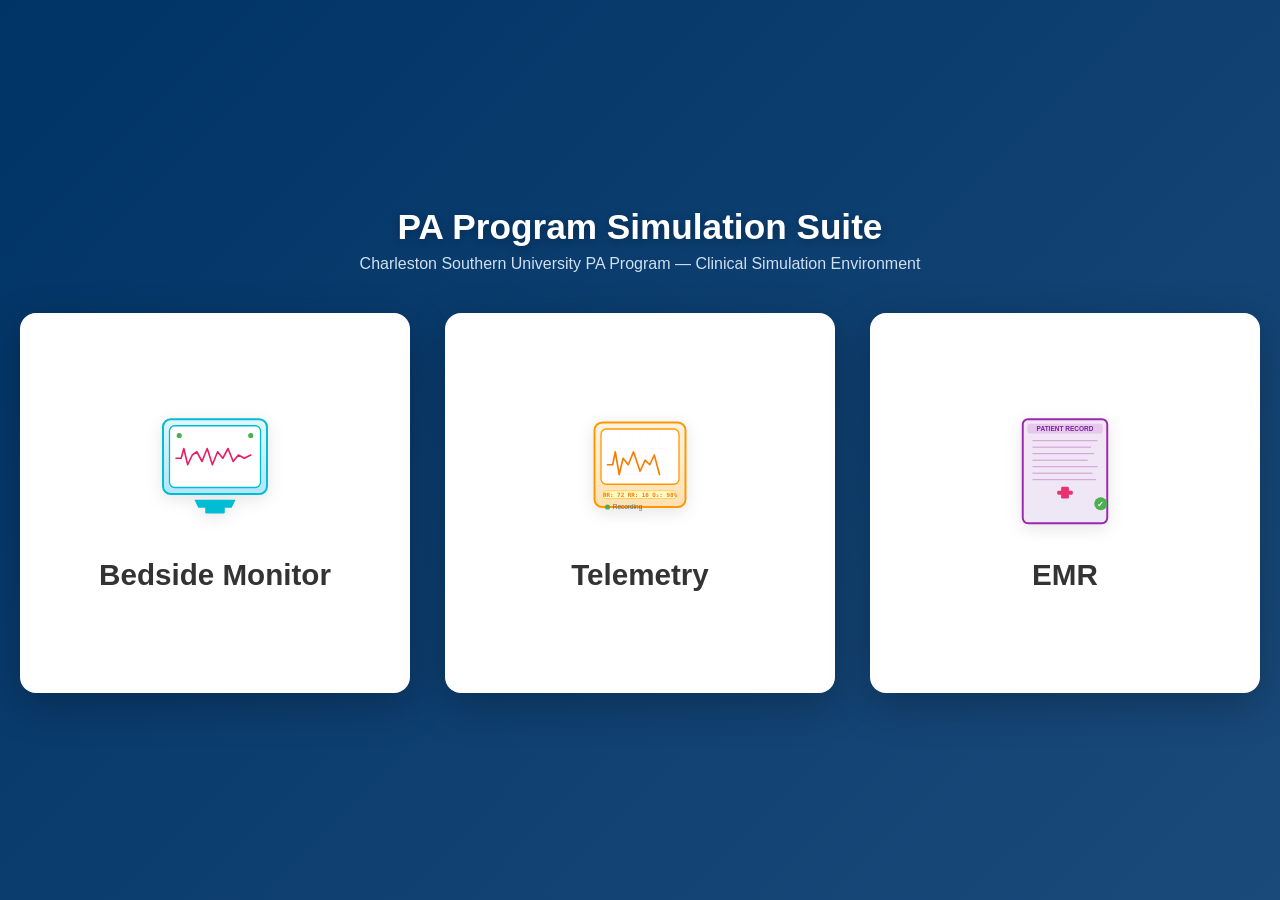
==== commit 28fab814: "Add files via upload" ====
--- a/index.html
+++ b/index.html
@@ -1,158 +1,259 @@
 <!DOCTYPE html>
 <html lang="en">
 <head>
-<meta charset="UTF-8">
-<meta name="viewport" content="width=device-width, initial-scale=1.0">
-<title>PA Program Training EMR — Chart Simulation</title>
-<link rel="stylesheet" href="styles.css">
+    <meta charset="UTF-8">
+    <meta name="viewport" content="width=device-width, initial-scale=1.0">
+    <title>PA Program Simulation Suite</title>
+    <style>
+        * {
+            margin: 0;
+            padding: 0;
+            box-sizing: border-box;
+        }
+
+        body {
+            font-family: -apple-system, BlinkMacSystemFont, 'Segoe UI', 'Helvetica Neue', sans-serif;
+            background: linear-gradient(135deg, #003366 0%, #1a4a7a 100%);
+            min-height: 100vh;
+            display: flex;
+            justify-content: center;
+            align-items: center;
+            padding: 30px 20px;
+        }
+
+        .container {
+            max-width: 1300px;
+            width: 100%;
+        }
+
+        .hub-header{
+            text-align: center;
+            margin-bottom: 40px;
+            color: #fff;
+        }
+
+        .hub-header h1{
+            font-size: 2.2em;
+            font-weight: 700;
+            margin-bottom: 8px;
+            text-shadow: 0 2px 8px rgba(0,0,0,0.25);
+        }
+
+        .hub-header p{
+            font-size: 1em;
+            color: #cfe0f0;
+            font-weight: 400;
+        }
+
+        .buttons-grid {
+            display: grid;
+            grid-template-columns: repeat(auto-fit, minmax(320px, 1fr));
+            gap: 35px;
+        }
+
+        .button-card {
+            background: white;
+            border-radius: 16px;
+            padding: 40px 30px;
+            box-shadow: 0 12px 40px rgba(0,0,0,0.25);
+            cursor: pointer;
+            transition: all 0.3s cubic-bezier(0.34, 1.56, 0.64, 1);
+            text-decoration: none;
+            color: inherit;
+            display: flex;
+            flex-direction: column;
+            align-items: center;
+            justify-content: center;
+            min-height: 380px;
+            border: 2px solid transparent;
+            position: relative;
+            overflow: hidden;
+        }
+
+        .button-card::before {
+            content: '';
+            position: absolute;
+            top: 0;
+            left: 0;
+            right: 0;
+            height: 4px;
+            background: linear-gradient(90deg, #667eea, #764ba2);
+            transform: scaleX(0);
+            transform-origin: center;
+            transition: transform 0.3s ease;
+        }
+
+        .button-card:hover {
+            transform: translateY(-12px);
+            box-shadow: 0 20px 50px rgba(0,0,0,0.35);
+            border-color: #e0e0e0;
+        }
+
+        .button-card:hover::before {
+            transform: scaleX(1);
+        }
+
+        .button-card a {
+            text-decoration: none;
+            color: inherit;
+            width: 100%;
+            height: 100%;
+            display: flex;
+            flex-direction: column;
+            align-items: center;
+            justify-content: center;
+        }
+
+        .icon {
+            width: 130px;
+            height: 130px;
+            margin-bottom: 25px;
+            filter: drop-shadow(0 4px 8px rgba(0,0,0,0.1));
+        }
+
+        .button-card h2 {
+            font-size: 1.85em;
+            color: #333;
+            margin-bottom: 12px;
+            font-weight: 700;
+        }
+
+        .card-monitor:hover h2 {
+            color: #00bcd4;
+        }
+
+        .card-telemetry:hover h2 {
+            color: #ff9800;
+        }
+
+        .card-emr:hover h2 {
+            color: #9c27b0;
+        }
+
+        @media (max-width: 768px) {
+            .hub-header h1{
+                font-size: 1.6em;
+            }
+
+            .buttons-grid {
+                gap: 20px;
+            }
+
+            .button-card {
+                min-height: 300px;
+                padding: 25px;
+            }
+
+            .icon {
+                width: 100px;
+                height: 100px;
+            }
+        }
+    </style>
 </head>
 <body>
-
-<header class="topbar">
-  <div class="brand">
-    <div class="name">PA Program Training EMR</div>
-    <div class="sub">Charleston Southern University PA Program — Chart Simulation Environment</div>
-  </div>
-  <div class="topbar-right">
-    <span id="clockReadout">--:--</span>
-    <button class="topbtn ghost" id="aboutBtn" type="button">About this tool</button>
-    <button class="topbtn danger" id="resetAllBtn" type="button">Reset course data</button>
-  </div>
-</header>
-
-<main>
-
-  <section class="view active" id="viewList">
-    <div class="disclaimer">
-      <b>Training environment only.</b> All patients, encounters, and data on this screen are fictional and were created for PA education. This simulator's layout and navigation are designed to resemble common commercial EMR conventions (including Epic-style chart navigation) so students build transferable workflow familiarity. It is an independent educational tool, not affiliated with, endorsed by, or a certified replica of Epic Systems Corporation or any other EMR vendor. Nothing entered here is a real health record; do not enter real patient information. All data is stored only in this browser (locally) — nothing is transmitted anywhere.
+    <div class="container">
+        <div class="hub-header">
+            <h1>PA Program Simulation Suite</h1>
+            <p>Charleston Southern University PA Program — Clinical Simulation Environment</p>
+        </div>
+        <div class="buttons-grid">
+            <!-- Bedside Monitor -->
+            <div class="button-card card-monitor">
+                <a href="Monitor-Sim.html">
+                    <svg class="icon" viewBox="0 0 200 200" xmlns="http://www.w3.org/2000/svg">
+                        <defs>
+                            <linearGradient id="monitorGrad" x1="0%" y1="0%" x2="0%" y2="100%">
+                                <stop offset="0%" style="stop-color:#e0f7fa;stop-opacity:1" />
+                                <stop offset="100%" style="stop-color:#b3e5fc;stop-opacity:1" />
+                            </linearGradient>
+                        </defs>
+                        <rect x="20" y="25" width="160" height="115" rx="12" fill="url(#monitorGrad)" stroke="#00bcd4" stroke-width="3"/>
+                        <rect x="30" y="35" width="140" height="95" fill="white" stroke="#00bcd4" stroke-width="2" rx="8"/>
+                        <polyline points="40,85 48,85 52,70 58,95 65,80 72,75 80,90 88,70 96,95 104,75 112,85 120,70 128,90 136,80 145,85 155,80"
+                                  fill="none" stroke="#e91e63" stroke-width="2.5" stroke-linecap="round" stroke-linejoin="round"/>
+                        <path d="M 70 150 L 130 150 L 125 160 L 75 160 Z" fill="#00bcd4" stroke="#00bcd4" stroke-width="2"/>
+                        <rect x="85" y="160" width="30" height="10" fill="#00bcd4" rx="2"/>
+                        <circle cx="45" cy="50" r="4" fill="#4caf50"/>
+                        <circle cx="155" cy="50" r="4" fill="#4caf50"/>
+                    </svg>
+                    <h2>Bedside Monitor</h2>
+                </a>
+            </div>
+
+            <!-- Telemetry -->
+            <div class="button-card card-telemetry">
+                <a href="Telemetry-Sim.html">
+                    <svg class="icon" viewBox="0 0 200 200" xmlns="http://www.w3.org/2000/svg">
+                        <defs>
+                            <linearGradient id="telemetryGrad" x1="0%" y1="0%" x2="0%" y2="100%">
+                                <stop offset="0%" style="stop-color:#fff3e0;stop-opacity:1" />
+                                <stop offset="100%" style="stop-color:#ffe0b2;stop-opacity:1" />
+                            </linearGradient>
+                        </defs>
+                        <rect x="30" y="30" width="140" height="130" rx="12" fill="url(#telemetryGrad)" stroke="#ff9800" stroke-width="3"/>
+                        <rect x="40" y="40" width="120" height="85" fill="white" stroke="#ff9800" stroke-width="2" rx="8"/>
+                        <g stroke="#ffcccc" stroke-width="0.4" opacity="0.4">
+                            <line x1="50" y1="50" x2="50" y2="120"/>
+                            <line x1="60" y1="50" x2="60" y2="120"/>
+                            <line x1="70" y1="50" x2="70" y2="120"/>
+                            <line x1="80" y1="50" x2="80" y2="120"/>
+                            <line x1="90" y1="50" x2="90" y2="120"/>
+                            <line x1="100" y1="50" x2="100" y2="120"/>
+                            <line x1="110" y1="50" x2="110" y2="120"/>
+                            <line x1="120" y1="50" x2="120" y2="120"/>
+                            <line x1="130" y1="50" x2="130" y2="120"/>
+                            <line x1="140" y1="60" x2="140" y2="120"/>
+                            <line x1="50" y1="70" x2="140" y2="70"/>
+                            <line x1="50" y1="80" x2="140" y2="80"/>
+                            <line x1="50" y1="90" x2="140" y2="90"/>
+                            <line x1="50" y1="100" x2="140" y2="100"/>
+                            <line x1="50" y1="110" x2="140" y2="110"/>
+                        </g>
+                        <polyline points="50,95 58,95 62,75 68,110 74,85 82,95 90,75 100,105 108,88 115,95 122,80 130,110"
+                                  fill="none" stroke="#f57c00" stroke-width="2.5" stroke-linecap="round" stroke-linejoin="round"/>
+                        <rect x="45" y="135" width="110" height="12" fill="#fff9c4" rx="2" stroke="#fbc02d" stroke-width="1"/>
+                        <text x="100" y="144" font-size="9" fill="#f57c00" text-anchor="middle" font-weight="bold" font-family="monospace">HR: 72  RR: 16  O₂: 98%</text>
+                        <circle cx="50" cy="160" r="4" fill="#4caf50"/>
+                        <text x="58" y="163" font-size="10" fill="#666">Recording</text>
+                    </svg>
+                    <h2>Telemetry</h2>
+                </a>
+            </div>
+
+            <!-- EMR -->
+            <div class="button-card card-emr">
+                <a href="EMR-Sim.html">
+                    <svg class="icon" viewBox="0 0 200 200" xmlns="http://www.w3.org/2000/svg">
+                        <defs>
+                            <linearGradient id="emrGrad" x1="0%" y1="0%" x2="0%" y2="100%">
+                                <stop offset="0%" style="stop-color:#f3e5f5;stop-opacity:1" />
+                                <stop offset="100%" style="stop-color:#ede7f6;stop-opacity:1" />
+                            </linearGradient>
+                        </defs>
+                        <rect x="35" y="25" width="130" height="160" rx="8" fill="url(#emrGrad)" stroke="#9c27b0" stroke-width="3"/>
+                        <rect x="42" y="32" width="116" height="15" fill="#9c27b0" opacity="0.15" rx="4"/>
+                        <text x="100" y="43" font-size="10" fill="#7b1fa2" text-anchor="middle" font-weight="bold">PATIENT RECORD</text>
+                        <g stroke="#9c27b0" stroke-width="1.5" opacity="0.4">
+                            <line x1="50" y1="58" x2="150" y2="58"/>
+                            <line x1="50" y1="68" x2="140" y2="68"/>
+                            <line x1="50" y1="78" x2="145" y2="78"/>
+                            <line x1="50" y1="88" x2="135" y2="88"/>
+                            <line x1="50" y1="98" x2="150" y2="98"/>
+                            <line x1="50" y1="108" x2="142" y2="108"/>
+                            <line x1="50" y1="118" x2="148" y2="118"/>
+                        </g>
+                        <g fill="#e91e63" opacity="0.9">
+                            <rect x="88" y="135" width="24" height="6" rx="2"/>
+                            <rect x="94" y="129" width="12" height="18" rx="2"/>
+                        </g>
+                        <circle cx="155" cy="155" r="10" fill="#4caf50"/>
+                        <text x="155" y="160" font-size="12" fill="white" text-anchor="middle" font-weight="bold">✓</text>
+                    </svg>
+                    <h2>EMR</h2>
+                </a>
+            </div>
+        </div>
     </div>
-    <div class="list-toolbar">
-      <h2>Patient List <span class="count" id="patientCount"></span></h2>
-      <div style="display:flex;gap:8px;align-items:center;">
-        <input type="text" id="searchInput" placeholder="Search by name, room, or diagnosis…">
-        <button class="btn-primary" id="addPatientBtn" type="button">+ Add Patient</button>
-      </div>
-    </div>
-    <table class="ptable">
-      <thead>
-        <tr>
-          <th>Room</th><th>Patient</th><th>Age / Sex</th><th>Chief Complaint / Working Dx</th>
-          <th>Attending / Team</th><th>Code Status</th><th>Allergies</th><th>New Labs</th><th></th>
-        </tr>
-      </thead>
-      <tbody id="patientTableBody"></tbody>
-    </table>
-  </section>
-
-  <section class="view" id="viewChart">
-    <div class="chart-shell">
-      <aside class="storyboard" id="storyboard">
-        <div class="sb-allergy-band" id="sbAllergyBand"></div>
-        <div class="sb-patient">
-          <div class="sb-name" id="bannerName">—</div>
-          <div class="sb-meta" id="bannerMeta">—</div>
-        </div>
-        <div class="sb-section-label">Storyboard</div>
-        <div class="sb-chips" id="bannerChips"></div>
-        <div class="sb-section-label">Problem List</div>
-        <ul class="sb-problem-list" id="sbProblemList"></ul>
-        <div class="sb-actions">
-          <button class="backbtn" id="editPatientBtn" type="button">Edit demographics</button>
-          <button class="backbtn" id="perPatientResetBtn" type="button">Reset chart</button>
-          <button class="backbtn danger-btn" id="deletePatientBtn" type="button">Delete patient</button>
-          <button class="backbtn" id="backToListBtn" type="button">← Patient list</button>
-        </div>
-      </aside>
-      <div class="chart-main">
-        <div class="tab-strip">
-          <button class="tab-btn active" data-tab="overview">Summary</button>
-          <button class="tab-btn" data-tab="notes">Notes</button>
-          <button class="tab-btn" data-tab="orders">Orders &amp; Results</button>
-          <button class="tab-btn" data-tab="medications">Medications</button>
-          <button class="tab-btn" data-tab="vitals">Vitals</button>
-          <button class="tab-btn" data-tab="io">I&amp;O</button>
-          <button class="tab-btn facilitator-tab" data-tab="facilitator">Facilitator Panel</button>
-        </div>
-        <div class="tab-panels">
-          <div class="tab-panel active" id="panelOverview"></div>
-          <div class="tab-panel" id="panelNotes"></div>
-          <div class="tab-panel" id="panelOrders"></div>
-          <div class="tab-panel" id="panelMedications"></div>
-          <div class="tab-panel" id="panelVitals"></div>
-          <div class="tab-panel" id="panelIO"></div>
-          <div class="tab-panel" id="panelFacilitator"></div>
-        </div>
-      </div>
-    </div>
-  </section>
-
-</main>
-
-<!-- Edit Patient Demographics modal -->
-<div class="modal-overlay" id="editDemoModal">
-  <div class="modal-box" style="max-width:580px;">
-    <div class="modal-head">
-      <h3>Edit Patient Demographics</h3>
-      <button class="modal-close" id="editDemoClose" type="button">&times;</button>
-    </div>
-    <div class="modal-body" id="editDemoBody" style="max-height:70vh;overflow-y:auto;"></div>
-    <div class="modal-foot" id="editDemoFoot"></div>
-  </div>
-</div>
-
-
-<!-- Note editor / viewer modal -->
-<div class="modal-overlay" id="noteModal">
-  <div class="modal-box">
-    <div class="modal-head">
-      <h3 id="noteModalTitle">Note</h3>
-      <button class="modal-close" id="noteModalClose" type="button">&times;</button>
-    </div>
-    <div class="modal-body" id="noteModalBody"></div>
-    <div class="modal-foot" id="noteModalFoot"></div>
-  </div>
-</div>
-
-<!-- Add Custom Patient modal -->
-<div class="modal-overlay" id="patientModal">
-  <div class="modal-box" style="max-width:760px;">
-    <div class="modal-head">
-      <h3>Add Custom Patient</h3>
-      <button class="modal-close" id="patientModalClose" type="button">&times;</button>
-    </div>
-    <div class="modal-body">
-      <div class="subtab-strip">
-        <button class="subtab-btn active" data-psub="build" type="button">Quick Builder</button>
-        <button class="subtab-btn" data-psub="import" type="button">Import JSON</button>
-      </div>
-      <div class="subtab-panel active" id="psubBuild"></div>
-      <div class="subtab-panel" id="psubImport"></div>
-    </div>
-  </div>
-</div>
-
-<!-- About modal -->
-<div class="modal-overlay" id="aboutModal">
-  <div class="modal-box" style="max-width:560px;">
-    <div class="modal-head">
-      <h3>About this tool</h3>
-      <button class="modal-close" id="aboutModalClose" type="button">&times;</button>
-    </div>
-    <div class="modal-body about-body">
-      <p>This is a self-contained <b>training EMR simulator</b> built for PA program small-group and case-based instruction. Its purpose is to give students hands-on practice with the everyday mechanics of electronic charting — reviewing a patient list, opening a chart, placing orders, reviewing results, and writing standard note types. The interface layout and navigation (storyboard sidebar, activity tabs, chart flow) are modeled on conventions common to commercial EMRs, including Epic, to build workflow familiarity that transfers to clinical rotations. This tool is independently built for educational use and is not affiliated with, endorsed by, or a certified replica of Epic Systems Corporation or any other EMR vendor.</p>
-      <p>Included in this simulation:</p>
-      <ul>
-        <li>A panel of fictional patients, each with a self-contained case (history, baseline vitals, and a pre-written admission History &amp; Physical to review)</li>
-        <li>Order entry for common labs, imaging studies, bedside/invasive procedures, and medications — including a free-text custom medication order and a basic teaching-oriented allergy-alert check — with a simulated pending → resulted/active lifecycle</li>
-        <li>Documentation tools for Progress Notes, History &amp; Physical notes, Consultations, and Discharge Summaries</li>
-        <li>An "+ Add Patient" tool for instructors or students to author additional cases, either through a guided form or by importing a JSON case file</li>
-        <li>A per-patient "Facilitator Panel" for pre-authoring the intended lab results of a progressively unfolding case across multiple stages, and revealing each stage on cue</li>
-      </ul>
-      <p>All data is stored only in this browser's local storage. Nothing is sent to a server, and nothing here should ever be substituted for a real medical record system or used with real patient information. Use <b>Reset course data</b> (top right) to wipe all student-entered notes and orders and restore every chart to its original seeded state.</p>
-    </div>
-  </div>
-</div>
-
-<script src="app.js"></script>
 </body>
 </html>
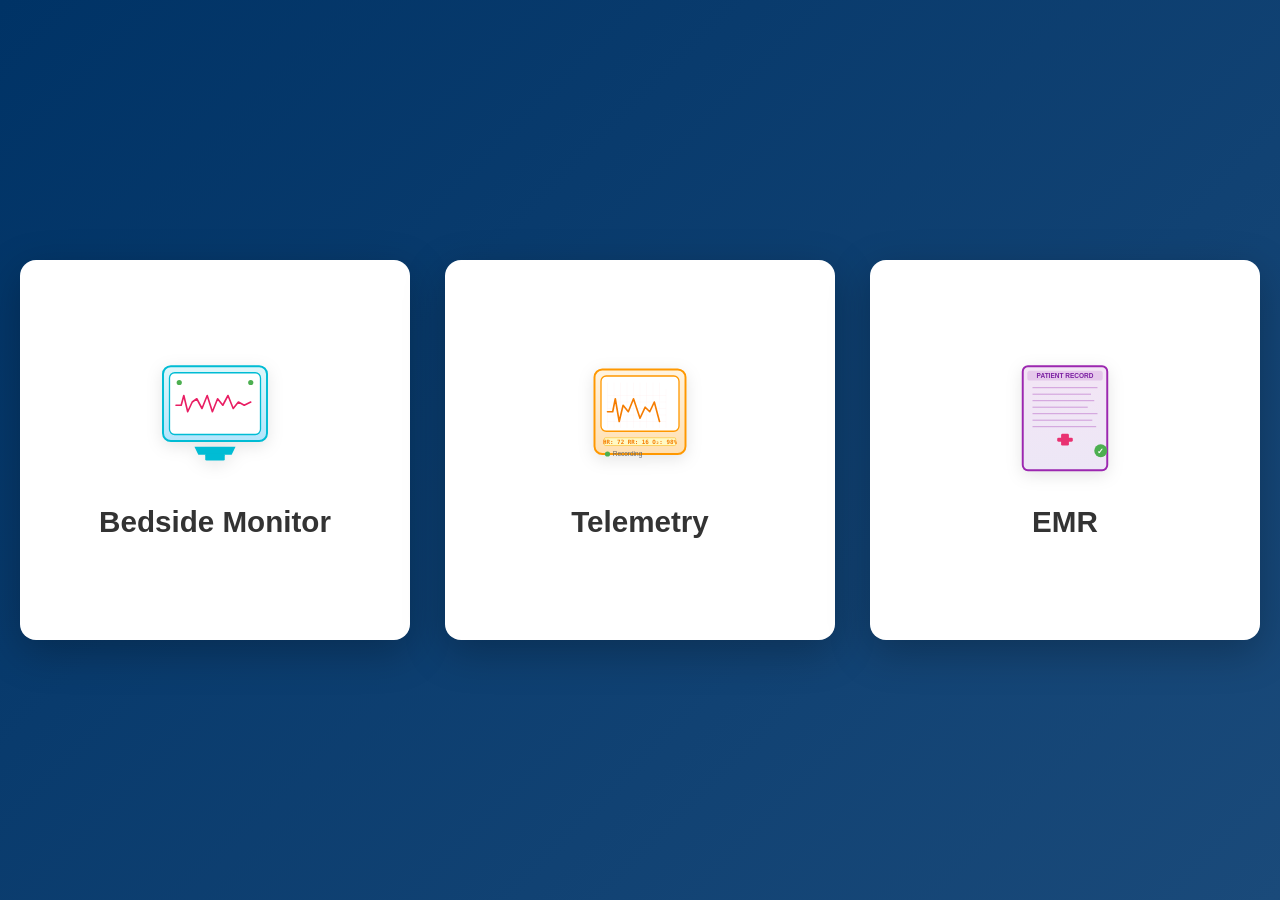
==== commit bf98d7e9: "Add files via upload" ====
--- a/index.html
+++ b/index.html
@@ -153,10 +153,6 @@
 </head>
 <body>
     <div class="container">
-        <div class="hub-header">
-            <h1>PA Program Simulation Suite</h1>
-            <p>Charleston Southern University PA Program — Clinical Simulation Environment</p>
-        </div>
         <div class="buttons-grid">
             <!-- Bedside Monitor -->
             <div class="button-card card-monitor">
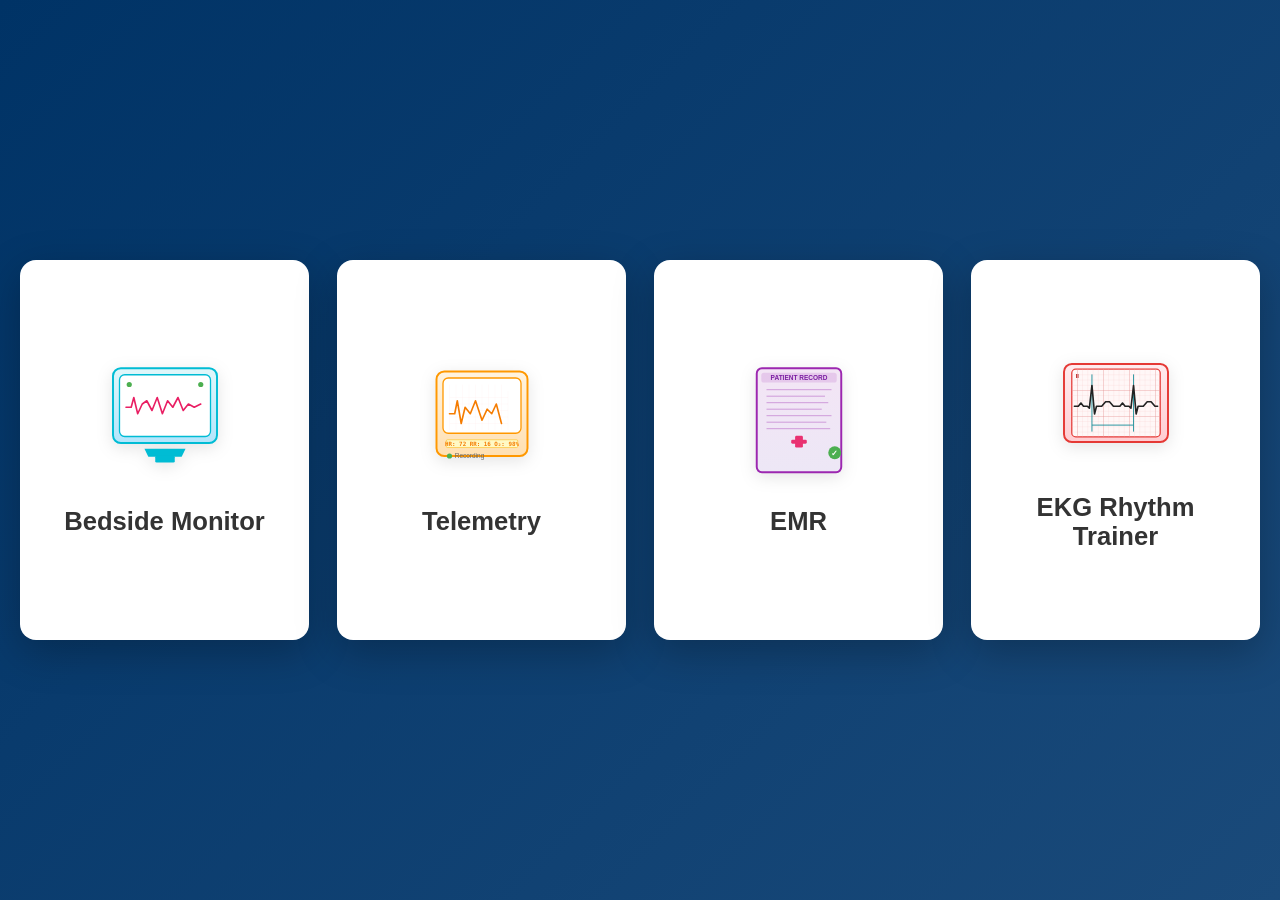
==== commit bb089591: "Add files via upload" ====
--- a/index.html
+++ b/index.html
@@ -47,14 +47,14 @@
 
         .buttons-grid {
             display: grid;
-            grid-template-columns: repeat(auto-fit, minmax(320px, 1fr));
-            gap: 35px;
+            grid-template-columns: repeat(4, 1fr);
+            gap: 28px;
         }
 
         .button-card {
             background: white;
             border-radius: 16px;
-            padding: 40px 30px;
+            padding: 40px 24px;
             box-shadow: 0 12px 40px rgba(0,0,0,0.25);
             cursor: pointer;
             transition: all 0.3s cubic-bezier(0.34, 1.56, 0.64, 1);
@@ -112,10 +112,11 @@
         }
 
         .button-card h2 {
-            font-size: 1.85em;
+            font-size: 1.6em;
             color: #333;
             margin-bottom: 12px;
             font-weight: 700;
+            text-align: center;
         }
 
         .card-monitor:hover h2 {
@@ -128,6 +129,20 @@
 
         .card-emr:hover h2 {
             color: #9c27b0;
+        }
+
+        .card-rhythm:hover h2 {
+            color: #d32f2f;
+        }
+
+        @media (max-width: 1100px) {
+            .buttons-grid {
+                grid-template-columns: repeat(2, 1fr);
+            }
+
+            .button-card h2 {
+                font-size: 1.85em;
+            }
         }
 
         @media (max-width: 768px) {
@@ -147,6 +162,12 @@
             .icon {
                 width: 100px;
                 height: 100px;
+            }
+        }
+
+        @media (max-width: 640px) {
+            .buttons-grid {
+                grid-template-columns: 1fr;
             }
         }
     </style>
@@ -249,6 +270,39 @@
                     <h2>EMR</h2>
                 </a>
             </div>
+
+            <!-- EKG Rhythm Trainer -->
+            <div class="button-card card-rhythm">
+                <a href="EKG-Rhythm-Trainer.html">
+                    <svg class="icon" viewBox="0 0 200 200" xmlns="http://www.w3.org/2000/svg">
+                        <defs>
+                            <linearGradient id="rhythmGrad" x1="0%" y1="0%" x2="0%" y2="100%">
+                                <stop offset="0%" style="stop-color:#ffebee;stop-opacity:1" />
+                                <stop offset="100%" style="stop-color:#ffcdd2;stop-opacity:1" />
+                            </linearGradient>
+                            <pattern id="rhythmSmall" width="8" height="8" patternUnits="userSpaceOnUse">
+                                <path d="M 8 0 L 0 0 0 8" fill="none" stroke="#f3c4c4" stroke-width="0.6"/>
+                            </pattern>
+                            <pattern id="rhythmBig" width="40" height="40" patternUnits="userSpaceOnUse">
+                                <path d="M 40 0 L 0 0 0 40" fill="none" stroke="#e08a8a" stroke-width="0.9"/>
+                            </pattern>
+                        </defs>
+                        <rect x="20" y="40" width="160" height="120" rx="12" fill="url(#rhythmGrad)" stroke="#e53935" stroke-width="3"/>
+                        <rect x="32" y="48" width="136" height="104" rx="6" fill="#fff7f7" stroke="#e53935" stroke-width="2"/>
+                        <rect x="32" y="48" width="136" height="104" rx="6" fill="url(#rhythmSmall)"/>
+                        <rect x="32" y="48" width="136" height="104" rx="6" fill="url(#rhythmBig)"/>
+                        <text x="38" y="62" font-size="9" fill="#b71c1c" font-weight="bold">II</text>
+                        <g stroke="#00838f" stroke-width="1.5" opacity="0.85">
+                            <line x1="63" y1="56" x2="63" y2="144"/>
+                            <line x1="127" y1="56" x2="127" y2="144"/>
+                            <line x1="63" y1="134" x2="127" y2="134"/>
+                        </g>
+                        <polyline points="36,105 42,105 46,100 50,105 56,105 59,108 63,73 67,117 70,105 78,105 84,98 90,98 96,105 102,105 106,105 110,100 114,105 120,105 123,108 127,73 131,117 134,105 142,105 148,98 154,98 160,105 164,105"
+                                  fill="none" stroke="#222" stroke-width="2.5" stroke-linecap="round" stroke-linejoin="round"/>
+                    </svg>
+                    <h2>EKG Rhythm Trainer</h2>
+                </a>
+            </div>
         </div>
     </div>
 </body>
